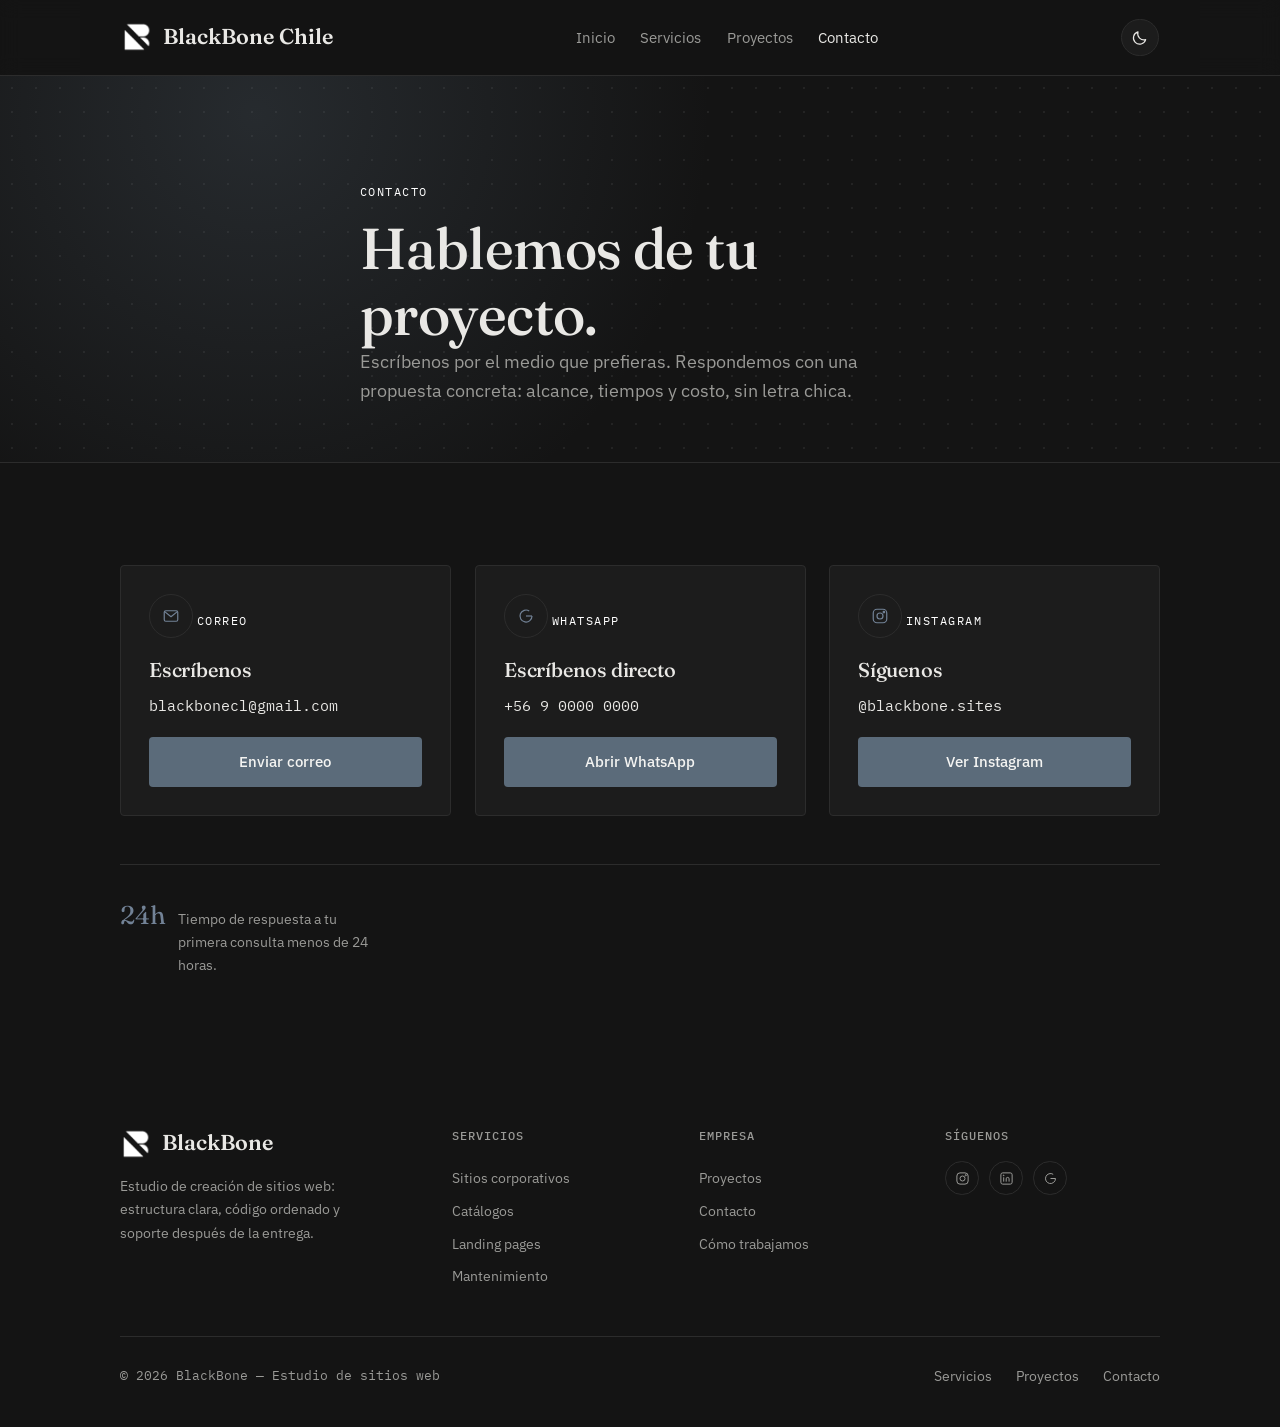
==== html/contacto.html @ ea4c9138 "Add files via upload" ====
<!DOCTYPE html>
<html lang="es" data-theme="dark">
<head>
<meta charset="UTF-8">
<meta name="viewport" content="width=device-width, initial-scale=1.0">
<title>Contacto — BlackBone</title>
<meta name="description" content="Contacta a BlackBone por correo, WhatsApp o Instagram y cuéntanos qué necesita tu negocio.">
<link rel="stylesheet" href="../css/styles.css">
</head>
<body>

  <!-- Mismo bloque de cabecera que las demás páginas: solo cambia aria-current="page". -->
  <header class="site-header">
    <div class="container nav">
      <a href="../index.html" class="brand">
        <img src="../img/logo-placeholder.png" alt="Logo de BlackBone" width="32" height="32">
        <span class="brand-text">BlackBone Chile</span>
      </a>

      <ul class="nav-links" data-nav-links>
        <li><a href="../index.html">Inicio</a></li>
        <li><a href="servicios.html">Servicios</a></li>
        <li><a href="proyectos.html">Proyectos</a></li>
        <li><a href="contacto.html" aria-current="page">Contacto</a></li>
      </ul>

      <div style="display:flex; align-items:center; gap:0.75rem;">
        <button class="theme-toggle" data-theme-toggle type="button" aria-pressed="false" aria-label="Cambiar a modo claro">
          <svg class="icon-moon" viewBox="0 0 24 24" fill="none" stroke="currentColor" stroke-width="1.6">
            <path d="M20 14.5A8.5 8.5 0 0 1 9.5 4 8.5 8.5 0 1 0 20 14.5Z" stroke-linecap="round" stroke-linejoin="round"/>
          </svg>
          <svg class="icon-sun" viewBox="0 0 24 24" fill="none" stroke="currentColor" stroke-width="1.6">
            <circle cx="12" cy="12" r="4.2"/>
            <path d="M12 2.5v2.4M12 19.1v2.4M4.6 4.6l1.7 1.7M17.7 17.7l1.7 1.7M2.5 12h2.4M19.1 12h2.4M4.6 19.4l1.7-1.7M17.7 6.3l1.7-1.7" stroke-linecap="round"/>
          </svg>
        </button>
        <button class="nav-toggle" data-nav-toggle type="button" aria-expanded="false" aria-label="Abrir menú">
          <svg viewBox="0 0 24 24" fill="none" stroke="currentColor" stroke-width="1.6" width="20" height="20">
            <path d="M4 7h16M4 12h16M4 17h16" stroke-linecap="round"/>
          </svg>
        </button>
      </div>
    </div>
  </header>

  <main>

    <!-- data-spotlight + class="intro-section" activan el fondo interactivo
         (grilla de puntos + spotlight que sigue el mouse, ver script.js/styles.css). -->
    <section class="section intro-section" data-spotlight style="padding-block-end: 0;">
      <div class="container section-head">
        <span class="eyebrow">Contacto</span>
        <h1>Hablemos de tu proyecto.</h1>
        <p class="lead">Escríbenos por el medio que prefieras. Respondemos con una propuesta concreta: alcance, tiempos y costo, sin letra chica.</p>
      </div>
    </section>

    <!-- ==========================================================
         DATOS DE CONTACTO — EDITA AQUÍ.
         Reemplaza los tres valores marcados como PLACEHOLDER por
         tu correo, tu número de WhatsApp y tu cuenta de Instagram
         reales. Cada tarjeta tiene dos lugares a cambiar:
           1) el texto visible dentro de <span class="contact-value">
           2) el href del botón <a class="btn btn-primary">

         WhatsApp: el href debe ser  https://wa.me/<código país><número sin espacios ni +>
           Ejemplo Chile: https://wa.me/56912345678
         Correo: el href debe ser  mailto:tu-correo@dominio.cl
         Instagram: el href debe ser  https://instagram.com/tu_usuario
         ========================================================== -->
    <section class="section">
      <div class="container">
        <div class="grid">

          <!-- Tarjeta: Correo -->
          <div class="card reveal">
            <span class="contact-card-icon" aria-hidden="true">
              <svg viewBox="0 0 24 24" fill="none" stroke="currentColor" stroke-width="1.6"><rect x="3" y="5" width="18" height="14" rx="2"/><path d="m4 6.5 8 6.5 8-6.5" stroke-linecap="round" stroke-linejoin="round"/></svg>
            </span>
            <span class="eyebrow">Correo</span>
            <h3>Escríbenos</h3>
            <!-- PLACEHOLDER: reemplaza por tu correo real -->
            <span class="contact-value">blackbonecl@gmail.com</span>
            <!-- PLACEHOLDER: actualiza el mailto: con el mismo correo de arriba -->
            <a href="mailto:correo@blackbonechile.cl" class="btn btn-primary">Enviar correo</a>
          </div>

          <!-- Tarjeta: WhatsApp -->
          <div class="card reveal">
            <span class="contact-card-icon" aria-hidden="true">
              <svg viewBox="0 0 24 24" fill="none" stroke="currentColor" stroke-width="1.6"><path d="M20 12a8 8 0 1 1-3.7-6.7"/><path d="M20 12 12 12"/></svg>
            </span>
            <span class="eyebrow">WhatsApp</span>
            <h3>Escríbenos directo</h3>
            <!-- PLACEHOLDER: reemplaza por tu número real, formato +56 9 XXXX XXXX -->
            <span class="contact-value">+56 9 0000 0000</span>
            <!-- PLACEHOLDER: actualiza el número en la URL (sin espacios ni "+"), ej: https://wa.me/56912345678 -->
            <a href="https://wa.me/56900000000" class="btn btn-primary" target="_blank" rel="noopener">Abrir WhatsApp</a>
          </div>

          <!-- Tarjeta: Instagram -->
          <div class="card reveal">
            <span class="contact-card-icon" aria-hidden="true">
              <svg viewBox="0 0 24 24" fill="none" stroke="currentColor" stroke-width="1.6"><rect x="3" y="3" width="18" height="18" rx="5"/><circle cx="12" cy="12" r="4"/><circle cx="17.2" cy="6.8" r="1"/></svg>
            </span>
            <span class="eyebrow">Instagram</span>
            <h3>Síguenos</h3>
            <!-- PLACEHOLDER: reemplaza por tu usuario real -->
            <span class="contact-value">@blackbone.sites</span>
            <!-- PLACEHOLDER: actualiza el usuario en la URL -->
            <a href="https://www.instagram.com/blackbone.sites/" class="btn btn-primary" target="_blank" rel="noopener">Ver Instagram</a>
          </div>

        </div>

        <div class="contact-note reveal">
          <span class="stat-number">24h</span>
          <p class="stat-label">Tiempo de respuesta a tu primera consulta menos de 24 horas.</p>
        </div>
      </div>
    </section>

  </main>

  <footer class="site-footer">
    <div class="container">
      <div class="footer-columns">
        <div class="footer-brand">
          <a href="../index.html" class="brand">
            <img src="../img/logo-placeholder.png" alt="Logo de BlackBone" width="32" height="32">
            BlackBone
          </a>
          <p>Estudio de creación de sitios web: estructura clara, código ordenado y soporte después de la entrega.</p>
        </div>

        <nav class="footer-col">
          <h4>Servicios</h4>
          <a href="servicios.html">Sitios corporativos</a>
          <a href="servicios.html">Catálogos</a>
          <a href="servicios.html">Landing pages</a>
          <a href="servicios.html">Mantenimiento</a>
        </nav>

        <nav class="footer-col">
          <h4>Empresa</h4>
          <a href="proyectos.html">Proyectos</a>
          <a href="contacto.html">Contacto</a>
          <a href="../index.html#proceso">Cómo trabajamos</a>
        </nav>

        <div class="footer-col">
          <h4>Síguenos</h4>
          <div class="social-row">
            <!-- PLACEHOLDER: actualiza también estos íconos con tus mismos datos -->
            <a href="https://instagram.com/blackbone.chile" target="_blank" rel="noopener" aria-label="Instagram">
              <svg viewBox="0 0 24 24" fill="none" stroke="currentColor" stroke-width="1.6"><rect x="3" y="3" width="18" height="18" rx="5"/><circle cx="12" cy="12" r="4"/><circle cx="17.2" cy="6.8" r="1"/></svg>
            </a>
            <a href="#" aria-label="LinkedIn">
              <svg viewBox="0 0 24 24" fill="none" stroke="currentColor" stroke-width="1.6"><rect x="3" y="3" width="18" height="18" rx="3"/><line x1="7.5" y1="10" x2="7.5" y2="17"/><circle cx="7.5" cy="7" r="0.6" fill="currentColor"/><path d="M11.5 17v-4.5a2.3 2.3 0 0 1 4.6 0V17"/></svg>
            </a>
            <a href="https://wa.me/56900000000" target="_blank" rel="noopener" aria-label="WhatsApp">
              <svg viewBox="0 0 24 24" fill="none" stroke="currentColor" stroke-width="1.6"><path d="M20 12a8 8 0 1 1-3.7-6.7"/><path d="M20 12 12 12"/></svg>
            </a>
          </div>
        </div>
      </div>

      <div class="footer-grid">
        <span class="footer-note">© 2026 BlackBone — Estudio de sitios web</span>
        <nav class="footer-links">
          <a href="servicios.html">Servicios</a>
          <a href="proyectos.html">Proyectos</a>
          <a href="contacto.html">Contacto</a>
        </nav>
      </div>
    </div>
  </footer>

  <script src="../js/script.js"></script>
</body>
</html>
---- css/styles.css ----
/* =========================================================
   BLACKBONE — hoja de estilos compartida
   Este archivo lo usan TODAS las páginas del sitio.
   Los colores y tipografías viven en variables (:root),
   así que para ajustar el tema global solo se edita una vez aquí.
   ========================================================= */

/* ---- Tipografías ---- */
@import url('https://fonts.googleapis.com/css2?family=Fraunces:opsz,wght@9..144,400;9..144,500;9..144,600&family=IBM+Plex+Sans:wght@400;500;600&family=IBM+Plex+Mono:wght@400;500&display=swap');

:root {
  /* =======================================================
     PALETA DE COLORES — edita solo aquí para cambiar
     los colores de TODO el sitio (ambas páginas, ambos temas).
     ======================================================= */

  /* Tema oscuro (por defecto): negro neutro, sin tinte azul */
  --bg: #141414;
  --surface: #1c1c1c;
  --surface-alt: #232323;
  --border: #2c2c2c;
  --text: #e9e8e5;
  --text-muted: #9a9a97;

  /* Acento: gris azulado (cámbialo aquí si quieres otro color) */
  --accent: #5b6b7a;
  --accent-strong: #728296;
  --accent-contrast: #f4f4f2;

  --shadow: 0 20px 50px -20px rgba(0, 0, 0, 0.6);

  /* Tipografías */
  --font-display: 'Fraunces', Georgia, serif;
  --font-body: 'IBM Plex Sans', Arial, sans-serif;
  --font-mono: 'IBM Plex Mono', 'Courier New', monospace;

  /* Espaciado y forma */
  --radius: 4px;
  --max-width: 1120px;
  --gap: clamp(1.5rem, 3vw, 3rem);
}

/* Tema claro: se activa poniendo data-theme="light" en <html> */
[data-theme="light"] {
  --bg: #f5f4f2;
  --surface: #ffffff;
  --surface-alt: #ececea;
  --border: #dcdad6;
  --text: #202224;
  --text-muted: #6c6e70;

  --accent: #46586b;
  --accent-strong: #364454;
  --accent-contrast: #ffffff;

  --shadow: 0 20px 50px -25px rgba(20, 20, 20, 0.2);
}

/* ---- Reset básico ---- */
* {
  box-sizing: border-box;
  margin: 0;
  padding: 0;
}

html {
  scroll-behavior: smooth;
}

body {
  background: var(--bg);
  color: var(--text);
  font-family: var(--font-body);
  font-size: 16px;
  line-height: 1.6;
  transition: background-color 0.25s ease, color 0.25s ease;
}

img, svg {
  display: block;
  max-width: 100%;
}

a {
  color: inherit;
  text-decoration: none;
}

ul {
  list-style: none;
}

/* Foco visible para accesibilidad (teclado) */
a:focus-visible,
button:focus-visible {
  outline: 2px solid var(--accent);
  outline-offset: 3px;
}

@media (prefers-reduced-motion: reduce) {
  * {
    transition: none !important;
    scroll-behavior: auto !important;
  }
}

/* ---- Utilidades de layout ---- */
.container {
  width: 100%;
  max-width: var(--max-width);
  margin-inline: auto;
  padding-inline: clamp(1.25rem, 4vw, 2.5rem);
}

.section {
  padding-block: clamp(4rem, 8vw, 7rem);
  border-bottom: 1px solid var(--border);
}

.section:last-of-type {
  border-bottom: none;
}

.section-head {
  max-width: 640px;
  margin-bottom: clamp(2.5rem, 5vw, 3.5rem);
}

.eyebrow {
  display: inline-block;
  font-family: var(--font-mono);
  font-size: 0.75rem;
  letter-spacing: 0.12em;
  text-transform: uppercase;
  color:#ffffff;
  margin-bottom: 0.9rem;
}

h1, h2, h3 {
  font-family: var(--font-display);
  font-weight: 500;
  line-height: 1.15;
  letter-spacing: -0.01em;
}

h1 {
  font-size: clamp(2.4rem, 5vw, 3.6rem);
}

h2 {
  font-size: clamp(1.8rem, 3.4vw, 2.4rem);
}

h3 {
  font-size: 1.25rem;
}

p {
  color: var(--text-muted);
}

.lead {
  font-size: 1.125rem;
  max-width: 46ch;
}

/* ---- Header / navegación ---- */
.site-header {
  position: sticky;
  top: 0;
  z-index: 50;
  background: color-mix(in srgb, var(--bg) 85%, transparent);
  backdrop-filter: blur(10px);
  border-bottom: 1px solid var(--border);
  transition: background-color 0.35s ease, border-color 0.35s ease, padding-block 0.35s ease;
}

.nav {
  display: flex;
  align-items: center;
  justify-content: space-between;
  padding-block: 1.1rem;
  border-radius: 0;
  background: transparent;
  border: 1px solid transparent;
  box-shadow: none;
  backdrop-filter: blur(0px);
  -webkit-backdrop-filter: blur(0px);
  transition:
    background-color 0.45s ease,
    border-radius 0.45s ease,
    padding 0.45s ease,
    border-color 0.45s ease,
    box-shadow 0.45s ease,
    backdrop-filter 0.45s ease,
    gap 0.45s ease;
}

.brand {
  font-family: var(--font-display);
  font-size: 1.35rem;
  font-weight: 600;
  display: flex;
  align-items: center;
  gap: 0.6rem;
}

.brand img {
  height: 32px;
  width: auto;
}

/* El logo está pensado para fondo oscuro (blanco). En modo claro
   se invierte para que quede oscuro y siga siendo visible. */
[data-theme="light"] .brand img {
  filter: invert(1);
}

.brand-mark {
  color: var(--accent);
}

.nav-links {
  display: flex;
  align-items: center;
  gap: clamp(1.25rem, 2vw, 2rem);
}

.nav-links a {
  font-size: 0.925rem;
  color: var(--text-muted);
  transition: color 0.2s ease;
}

.nav-links a:hover,
.nav-links a[aria-current="page"] {
  color: var(--text);
}

.nav-toggle {
  display: none;
}

/* ---- Header flotante tipo "liquid glass" al hacer scroll ---- */
.site-header.is-compact {
  background: transparent;
  border-bottom-color: transparent;
  padding-block: 0.85rem;
}

.site-header.is-compact .nav {
  width: fit-content;
  max-width: fit-content;
  margin-inline: auto;
  padding: 0.6rem 1.4rem;
  border-radius: 999px;
  gap: clamp(1.5rem, 3vw, 2.5rem);
  background: color-mix(in srgb, var(--surface) 55%, transparent);
  backdrop-filter: blur(18px) saturate(160%);
  -webkit-backdrop-filter: blur(18px) saturate(160%);
  border: 1px solid color-mix(in srgb, var(--border) 70%, transparent);
  box-shadow: var(--shadow);
}

/* Solo el ícono del logo, sin el texto "BlackBone Chile" */
.site-header.is-compact .brand img {
  height: 26px;
}

.site-header.is-compact .brand-text {
  display: none;
}

/* Los links se mantienen visibles dentro de la misma píldora,
   nada de hamburguesa en este modo — SOLO en escritorio.
   En móvil (<=860px) se respeta el menú hamburguesa normal. */
@media (min-width: 861px) {
  .site-header.is-compact .nav-links {
    position: static;
    display: flex;
    flex-direction: row;
    align-items: center;
    background: none;
    border: none;
    box-shadow: none;
    padding: 0;
    transform: none;
    opacity: 1;
    visibility: visible;
  }
}

/* ---- Botones ---- */
.btn {
  display: inline-flex;
  align-items: center;
  gap: 0.5rem;
  font-family: var(--font-body);
  font-size: 0.925rem;
  font-weight: 500;
  padding: 0.75rem 1.4rem;
  border-radius: var(--radius);
  border: 1px solid transparent;
  cursor: pointer;
  transition: background-color 0.2s ease, color 0.2s ease, border-color 0.2s ease, transform 0.15s ease;
}

.btn:active {
  transform: translateY(1px);
}

.btn-primary {
  background: var(--accent);
  color: var(--accent-contrast);
}

.btn-primary:hover {
  background: var(--accent-strong);
}

.btn-secondary {
  background: transparent;
  color: #f4f4f2; /* blanco fijo en modo oscuro, siempre legible */
  border-color: var(--border);
}

.btn-secondary:hover {
  background: var(--accent); /* mismo color que usan los rects (stars, process-index, etc.) */
  border-color: var(--accent);
  color: #f4f4f2; /* se mantiene blanco */
}

/* Modo claro: espejo del comportamiento oscuro */
[data-theme="light"] .btn-secondary {
  color: #ffffff; 
  border-color: var(--border);
}

[data-theme="light"] .btn-secondary:hover {
  background: #ffffff;
  border-color: #141414;
  color: #141414; /* se mantiene negro sobre fondo blanco */
}

.btn-row {
  display: flex;
  flex-wrap: wrap;
  gap: 0.9rem;
  margin-top: 2rem;
}

/* ---- Interruptor de tema ---- */
.theme-toggle {
  display: inline-flex;
  align-items: center;
  justify-content: center;
  width: 2.35rem;
  height: 2.35rem;
  border-radius: 50%;
  border: 1px solid var(--border);
  background: var(--surface);
  color: var(--text);
  cursor: pointer;
}

.theme-toggle svg {
  width: 1.1rem;
  height: 1.1rem;
}

.theme-toggle .icon-moon {
  display: block;
}
.theme-toggle .icon-sun {
  display: none;
}
[data-theme="light"] .theme-toggle .icon-moon {
  display: none;
}
[data-theme="light"] .theme-toggle .icon-sun {
  display: block;
}

/* ---- Hero con video de fondo ---- */
.hero {
  position: relative;
  min-height: 88vh;
  display: flex;
  align-items: center;
  border-bottom: 1px solid var(--border);
  overflow: hidden;
}

.hero-media {
  position: absolute;
  inset: 0;
  z-index: 0;
  background: #101010;
}

.hero-media video,
.hero-media img {
  width: 100%;
  height: 100%;
  object-fit: cover;
}

/* ---- Crossfade de videos del hero ---- */
.hero-media video {
  position: absolute;
  top: 0;
  left: 0;
  opacity: 0;
  transition: opacity 1.8s ease-in-out; /* fade lento */
  z-index: 0;
}

.hero-media video.active {
  opacity: 1;
  z-index: 1;
}

.hero-media::after {
  content: "";
  position: absolute;
  inset: 0;
  z-index: 2;
  background: linear-gradient(180deg, rgba(10, 10, 10, 0.6) 0%, rgba(10, 10, 10, 0.55) 45%, rgba(10, 10, 10, 0.88) 100%);
}

.hero-content {
  position: relative;
  z-index: 1;
  max-width: 640px;
  /* Texto siempre claro: va sobre video oscuro en ambos temas */
  color: #f4f4f2;
}

.hero-content .eyebrow {
  color: #ffffff;
}

.hero-content h1 {
  color: #f6f5f2;
  margin-bottom: 1.1rem;
}

.hero-content .lead {
  color: rgba(244, 243, 242, 0.78);
}

.hero-rating {
  display: inline-flex;
  align-items: center;
  gap: 0.6rem;
  margin-top: 2rem;
  padding: 0.55rem 1rem;
  border-radius: 999px;
  border: 1px solid rgba(244, 243, 242, 0.22);
  background: rgba(10, 10, 10, 0.35);
  backdrop-filter: blur(6px);
  font-size: 0.85rem;
  color: rgba(244, 243, 242, 0.9);
}

.hero-rating .stars {
  display: inline-flex;
  gap: 2px;
  color: var(--accent-strong);
}

.hero-rating svg {
  width: 13px;
  height: 13px;
}

/* ---- Barra de estadísticas ---- */
.stats-grid {
  display: grid;
  grid-template-columns: repeat(auto-fit, minmax(180px, 1fr));
  gap: 2rem;
}

.stat-number {
  font-family: var(--font-display);
  font-size: clamp(2.1rem, 4vw, 2.8rem);
  color: var(--accent-strong);
  line-height: 1;
}

.stat-label {
  margin-top: 0.6rem;
  font-size: 0.9rem;
  max-width: 26ch;
}

/* ---- Grilla de tarjetas (servicios / proceso) ---- */
.grid {
  display: grid;
  gap: 1.5rem;
  grid-template-columns: repeat(auto-fit, minmax(240px, 1fr));
}

.card {
  background: var(--surface);
  border: 1px solid var(--border);
  border-radius: var(--radius);
  padding: 1.75rem;
  transition: transform 0.2s ease, box-shadow 0.2s ease, border-color 0.2s ease;
  will-change: transform;
}

/* El JS (initCardTilt) escribe --tilt-x/--tilt-y al mover el mouse
   sobre la tarjeta; esta variable controla la inclinación 3D. */
.card {
  transform: perspective(800px) rotateX(var(--tilt-x, 0deg)) rotateY(var(--tilt-y, 0deg));
}

.card:hover {
  border-color: color-mix(in srgb, var(--accent) 60%, var(--border));
  box-shadow: var(--shadow);
}

.card .eyebrow {
  margin-bottom: 1.25rem;
}

.card h3 {
  margin-bottom: 0.6rem;
}

.card p {
  font-size: 0.95rem;
}

/* ---- Lista de servicios (sin tarjetas: separadores en vez de cajas) ---- */
.service-list {
  border-top: 1px solid var(--border);
}

.service-item {
  position: relative;
  display: grid;
  grid-template-columns: minmax(160px, 260px) 1fr;
  gap: 1.5rem 2rem;
  padding: 1.85rem 0 1.85rem 1.25rem;
  border-bottom: 1px solid var(--border);
}

.service-item::before {
  content: "";
  position: absolute;
  left: 0;
  top: 0;
  bottom: 0;
  width: 2px;
  background: var(--accent);
  transform: scaleY(0);
  transform-origin: top;
  transition: transform 0.25s ease;
}

.service-item:hover::before {
  transform: scaleY(1);
}

.service-tag {
  font-family: var(--font-display);
  font-size: 1.15rem;
  font-weight: 500;
  color: var(--text);
}

.service-item p {
  font-size: 0.95rem;
  max-width: 52ch;
}

@media (max-width: 640px) {
  .service-item {
    grid-template-columns: 1fr;
    gap: 0.5rem;
  }
}

/* ==========================================================
   FONDO INTERACTIVO — "spotlight" que sigue el mouse sobre una
   grilla de puntos. Se activa agregando class="intro-section"
   y el atributo data-spotlight a cualquier <section>. El JS
   (initSpotlight en script.js) actualiza --mx / --my al mover
   el mouse; sin JS o con "reduce motion" queda un fondo fijo
   igual de presentable (el spotlight simplemente no se mueve).
   ========================================================== */
.intro-section {
  position: relative;
  overflow: hidden;
  background-color: var(--bg);
  background-image:
    radial-gradient(circle at var(--mx, 20%) var(--my, 10%), color-mix(in srgb, var(--accent) 26%, transparent), transparent 42%),
    radial-gradient(color-mix(in srgb, var(--text) 7%, transparent) 1px, transparent 1px);
  background-size: 100% 100%, 24px 24px;
  background-position: 0 0, 0 0;
}

[data-theme="light"] .intro-section {
  background-image:
    radial-gradient(circle at var(--mx, 20%) var(--my, 10%), color-mix(in srgb, var(--accent) 20%, transparent), transparent 42%),
    radial-gradient(color-mix(in srgb, var(--text) 10%, transparent) 1px, transparent 1px);
}

@media (prefers-reduced-motion: reduce) {
  .intro-section {
    background-image:
      radial-gradient(circle at 20% 10%, color-mix(in srgb, var(--accent) 20%, transparent), transparent 42%),
      radial-gradient(color-mix(in srgb, var(--text) 7%, transparent) 1px, transparent 1px);
  }
}

/* ---- Aparición suave al hacer scroll ---- */
.reveal {
  opacity: 0;
  transform: translateY(16px);
  transition: opacity 0.5s ease, transform 0.5s ease;
}

.reveal.is-visible {
  opacity: 1;
  transform: translateY(0);
}

@media (prefers-reduced-motion: reduce) {
  .reveal {
    opacity: 1;
    transform: none;
    transition: none;
  }
}

/* ==========================================================
   BLOQUES DE SERVICIO / PROYECTO CON FOTO — usados en
   servicios.html (.service-*) y proyectos.html (.project-*).
   Comparten exactamente el mismo layout (imagen + texto,
   alternando lados con .is-reversed) pero con nombres de clase
   propios para que cada página se entienda sola. Si agregas un
   servicio o proyecto nuevo, copia un bloque completo y ajusta
   el índice/tag, el texto y la imagen.
   ========================================================== */
.service-block,
.project-block {
  display: grid;
  grid-template-columns: 1fr 1fr;
  gap: var(--gap);
  align-items: center;
  padding-block: clamp(2.75rem, 6vw, 4.5rem);
  border-bottom: 1px solid var(--border);
}

.service-block:last-child,
.project-block:last-child {
  border-bottom: none;
}

.service-block.is-reversed .service-visual,
.project-block.is-reversed .project-visual {
  order: -1;
}

.service-index,
.project-tag {
  display: inline-block;
  font-family: var(--font-mono);
  font-size: 0.8rem;
  letter-spacing: 0.08em;
  color: var(--accent);
  margin-bottom: 0.75rem;
}

.service-block h3,
.project-block h3 {
  margin-bottom: 0.85rem;
}

.service-block > div > p,
.project-block > div > p {
  margin-bottom: 1.5rem;
}

.service-visual img,
.project-visual img {
  display: block;
  width: 100%;
  height: auto;
  border-radius: var(--radius);
  border: 1px solid var(--border);
  aspect-ratio: 4 / 3;
  object-fit: cover;
}

/* Visual de reemplazo cuando todavía no hay foto/captura real */
.service-visual-icon,
.project-visual-icon {
  display: flex;
  align-items: center;
  justify-content: center;
  aspect-ratio: 4 / 3;
  border-radius: var(--radius);
  border: 1px solid var(--border);
  background: var(--surface);
}

.service-visual-icon svg,
.project-visual-icon svg {
  width: 25%;
  height: 25%;
  color: var(--accent-strong);
}

/* Aviso de "proyecto conceptual": misma idea que .eyebrow pero
   con borde propio, para dejar clarísimo que no es un cliente real */
.project-concept-note {
  display: inline-flex;
  align-items: center;
  gap: 0.5rem;
  font-family: var(--font-mono);
  font-size: 0.75rem;
  letter-spacing: 0.04em;
  color: var(--text-muted);
  border: 1px solid var(--border);
  border-radius: 999px;
  padding: 0.35rem 0.85rem;
  margin-bottom: 1rem;
}

.project-concept-note::before {
  content: "";
  width: 6px;
  height: 6px;
  border-radius: 50%;
  background: var(--accent);
}

@media (max-width: 860px) {
  .service-block,
  .project-block {
    grid-template-columns: 1fr;
  }

  .service-block .service-visual,
  .project-block .project-visual {
    order: -1;
  }
}

/* ---- Detalle de servicio: lista de "lo que incluye" ---- */
.service-features {
  margin-top: 1rem;
  display: flex;
  flex-direction: column;
  gap: 0.45rem;
}

.service-features li {
  position: relative;
  padding-left: 1.1rem;
  font-size: 0.9rem;
  color: var(--text-muted);
}

.service-features li::before {
  content: "—";
  position: absolute;
  left: 0;
  color: var(--accent);
  font-family: var(--font-mono);
}

/* ---- Contacto: tarjetas de contacto directo ---- */
.contact-card-icon {
  display: inline-flex;
  align-items: center;
  justify-content: center;
  width: 2.75rem;
  height: 2.75rem;
  border-radius: 50%;
  border: 1px solid var(--border);
  color: var(--accent-strong);
  margin-bottom: 1.25rem;
}

.contact-card-icon svg {
  width: 18px;
  height: 18px;
}

.contact-value {
  display: block;
  font-family: var(--font-mono);
  font-size: 0.95rem;
  color: var(--text);
  margin: 0.75rem 0 1.25rem;
  word-break: break-word;
}

.card .btn {
  width: 100%;
  justify-content: center;
}

.contact-note {
  display: flex;
  align-items: baseline;
  gap: 0.75rem;
  margin-top: 3rem;
  padding-top: 2rem;
  border-top: 1px solid var(--border);
}

.contact-note .stat-number {
  font-size: 1.6rem;
}

/* ---- Proceso (secuencia numerada: sí aplica, es un proceso real con orden) ---- */
.process-list {
  display: flex;
  flex-direction: column;
}

.process-item {
  display: grid;
  grid-template-columns: 4rem 1fr;
  gap: 1.5rem;
  padding-block: 1.75rem;
  border-top: 1px solid var(--border);
}

.process-item:last-child {
  border-bottom: 1px solid var(--border);
}

.process-index {
  font-family: var(--font-mono);
  color: var(--accent);
  font-size: 0.95rem;
}

/* ---- Tabs (tipos de sitio, con imagen) ---- */
.tabs-nav {
  display: flex;
  flex-wrap: wrap;
  gap: 0.5rem;
  border-bottom: 1px solid var(--border);
  margin-bottom: 2.5rem;
}

.tab-btn {
  font-family: var(--font-body);
  font-size: 0.9rem;
  color: var(--text-muted);
  background: none;
  border: none;
  cursor: pointer;
  padding: 0.85rem 0.25rem;
  margin-right: 1.5rem;
  position: relative;
}

.tab-btn::after {
  content: "";
  position: absolute;
  left: 0;
  right: 0;
  bottom: -1px;
  height: 2px;
  background: transparent;
}

.tab-btn.is-active {
  color: var(--text);
}

.tab-btn.is-active::after {
  background: var(--accent);
}

.tab-panel {
  display: none;
  grid-template-columns: 1fr 1fr;
  gap: var(--gap);
  align-items: center;
}

.tab-panel.is-active {
  display: grid;
}

.tab-panel img {
  display: block;
  width: 100%;
  height: auto;
  border-radius: var(--radius);
  border: 1px solid var(--border);
  aspect-ratio: 4 / 3;
  object-fit: cover;
}

.tab-panel h3 {
  margin-bottom: 0.75rem;
}

.tab-panel p {
  margin-bottom: 1.5rem;
}

/* ---- Galería de proyectos ---- */
.gallery-grid {
  display: grid;
  grid-template-columns: repeat(auto-fit, minmax(220px, 1fr));
  gap: 1.25rem;
}

.gallery-item {
  position: relative;
  overflow: hidden;
  border-radius: var(--radius);
  border: 1px solid var(--border);
  aspect-ratio: 4 / 3;
}

.gallery-item img {
  width: 100%;
  height: 100%;
  object-fit: cover;
  transition: transform 0.4s ease;
}

.gallery-item:hover img {
  transform: scale(1.06);
}

.gallery-caption {
  position: absolute;
  inset: auto 0 0 0;
  padding: 0.9rem 1rem;
  background: linear-gradient(0deg, rgba(0, 0, 0, 0.6), transparent);
  color: #f4f4f2;
  font-family: var(--font-mono);
  font-size: 0.75rem;
  letter-spacing: 0.03em;
}

.gallery-item.is-video .gallery-caption {
  display: flex;
  align-items: center;
  gap: 0.4rem;
}

.gallery-item.is-video .gallery-caption svg {
  width: 12px;
  height: 12px;
}

/* ---- Testimonio / reseña ---- */
.testimonial {
  background: var(--surface);
  border: 1px solid var(--border);
  border-radius: var(--radius);
  padding: clamp(2rem, 4vw, 3rem);
  max-width: 720px;
}

.testimonial-stars {
  display: flex;
  gap: 3px;
  color: var(--accent-strong);
  margin-bottom: 1.5rem;
}

.testimonial-stars svg {
  width: 16px;
  height: 16px;
}

.testimonial-quote {
  font-family: var(--font-display);
  font-size: 1.3rem;
  line-height: 1.45;
  color: var(--text);
  margin-bottom: 1.5rem;
}

.testimonial-author {
  font-family: var(--font-mono);
  font-size: 0.82rem;
  color: var(--text-muted);
}

/* ---- FAQ (acordeón) ---- */
.faq-list {
  border-top: 1px solid var(--border);
  max-width: 760px;
}

.faq-item {
  border-bottom: 1px solid var(--border);
}

.faq-question {
  width: 100%;
  display: flex;
  align-items: center;
  justify-content: space-between;
  gap: 1rem;
  background: none;
  border: none;
  text-align: left;
  padding: 1.4rem 0;
  font-family: var(--font-display);
  font-size: 1.05rem;
  color: var(--text);
  cursor: pointer;
}

.faq-icon {
  flex-shrink: 0;
  width: 18px;
  height: 18px;
  color: var(--accent);
  transition: transform 0.2s ease;
}

.faq-item.is-open .faq-icon {
  transform: rotate(45deg);
}

.faq-answer {
  max-height: 0;
  overflow: hidden;
  transition: max-height 0.25s ease;
}

.faq-answer p {
  padding-bottom: 1.4rem;
  font-size: 0.95rem;
  max-width: 62ch;
}

.faq-item.is-open .faq-answer {
  max-height: 320px;
}

/* ---- CTA final ---- */
.cta {
  text-align: center;
}

.cta .section-head {
  max-width: 560px;
  margin-inline: auto;
}

.cta .btn-row {
  justify-content: center;
}

/* ---- Footer ---- */
.site-footer {
  padding-block: 3rem 2.5rem;
}

.footer-columns {
  display: grid;
  grid-template-columns: 1.4fr 1fr 1fr 1fr;
  gap: 2rem;
  padding-bottom: 2.75rem;
  border-bottom: 1px solid var(--border);
  margin-bottom: 1.75rem;
}

.footer-brand .brand {
  margin-bottom: 0.85rem;
}

.footer-brand p {
  font-size: 0.9rem;
  max-width: 30ch;
}

.footer-col h4 {
  font-family: var(--font-mono);
  font-size: 0.75rem;
  font-weight: 500;
  letter-spacing: 0.08em;
  text-transform: uppercase;
  color: var(--text-muted);
  margin-bottom: 1rem;
}

.footer-col a {
  display: block;
  font-size: 0.9rem;
  color: var(--text-muted);
  padding-block: 0.3rem;
}

.footer-col a:hover {
  color: var(--text);
}

.social-row {
  display: flex;
  gap: 0.65rem;
  margin-top: 1rem;
}

.social-row a {
  width: 2.1rem;
  height: 2.1rem;
  border-radius: 50%;
  border: 1px solid var(--border);
  display: flex;
  align-items: center;
  justify-content: center;
  color: var(--text-muted);
}

.social-row a svg {
  width: 15px;
  height: 15px;
}

.social-row a:hover {
  color: var(--accent);
  border-color: var(--accent);
}

.footer-grid {
  display: flex;
  flex-wrap: wrap;
  gap: 1.5rem;
  justify-content: space-between;
  align-items: center;
}

.footer-links {
  display: flex;
  gap: 1.5rem;
  flex-wrap: wrap;
}

.footer-links a {
  font-size: 0.875rem;
  color: var(--text-muted);
}

.footer-links a:hover {
  color: var(--text);
}

.footer-note {
  font-family: var(--font-mono);
  font-size: 0.8rem;
  color: var(--text-muted);
}

/* ---- Responsive ---- */
@media (max-width: 860px) {
  .nav-links {
    position: fixed;
    inset: 4.2rem 0 auto 0;
    background: var(--bg);
    border-bottom: 1px solid var(--border);
    flex-direction: column;
    align-items: flex-start;
    padding: 1.5rem clamp(1.25rem, 4vw, 2.5rem);
    transform: translateY(-8px);
    opacity: 0;
    visibility: hidden;
    transition: opacity 0.2s ease, transform 0.2s ease, visibility 0.2s;
  }

  .nav-links.is-open {
    opacity: 1;
    transform: translateY(0);
    visibility: visible;
  }

  .nav-toggle {
    display: inline-flex;
    align-items: center;
    justify-content: center;
    width: 2.35rem;
    height: 2.35rem;
    border-radius: var(--radius);
    border: 1px solid var(--border);
    background: var(--surface);
    color: var(--text);
    cursor: pointer;
  }

  .tab-panel {
    grid-template-columns: 1fr;
  }

  .tab-panel .tab-visual {
    order: -1;
  }

  .footer-columns {
    grid-template-columns: 1fr 1fr;
  }
}

@media (max-width: 560px) {
  .footer-columns {
    grid-template-columns: 1fr;
  }
}
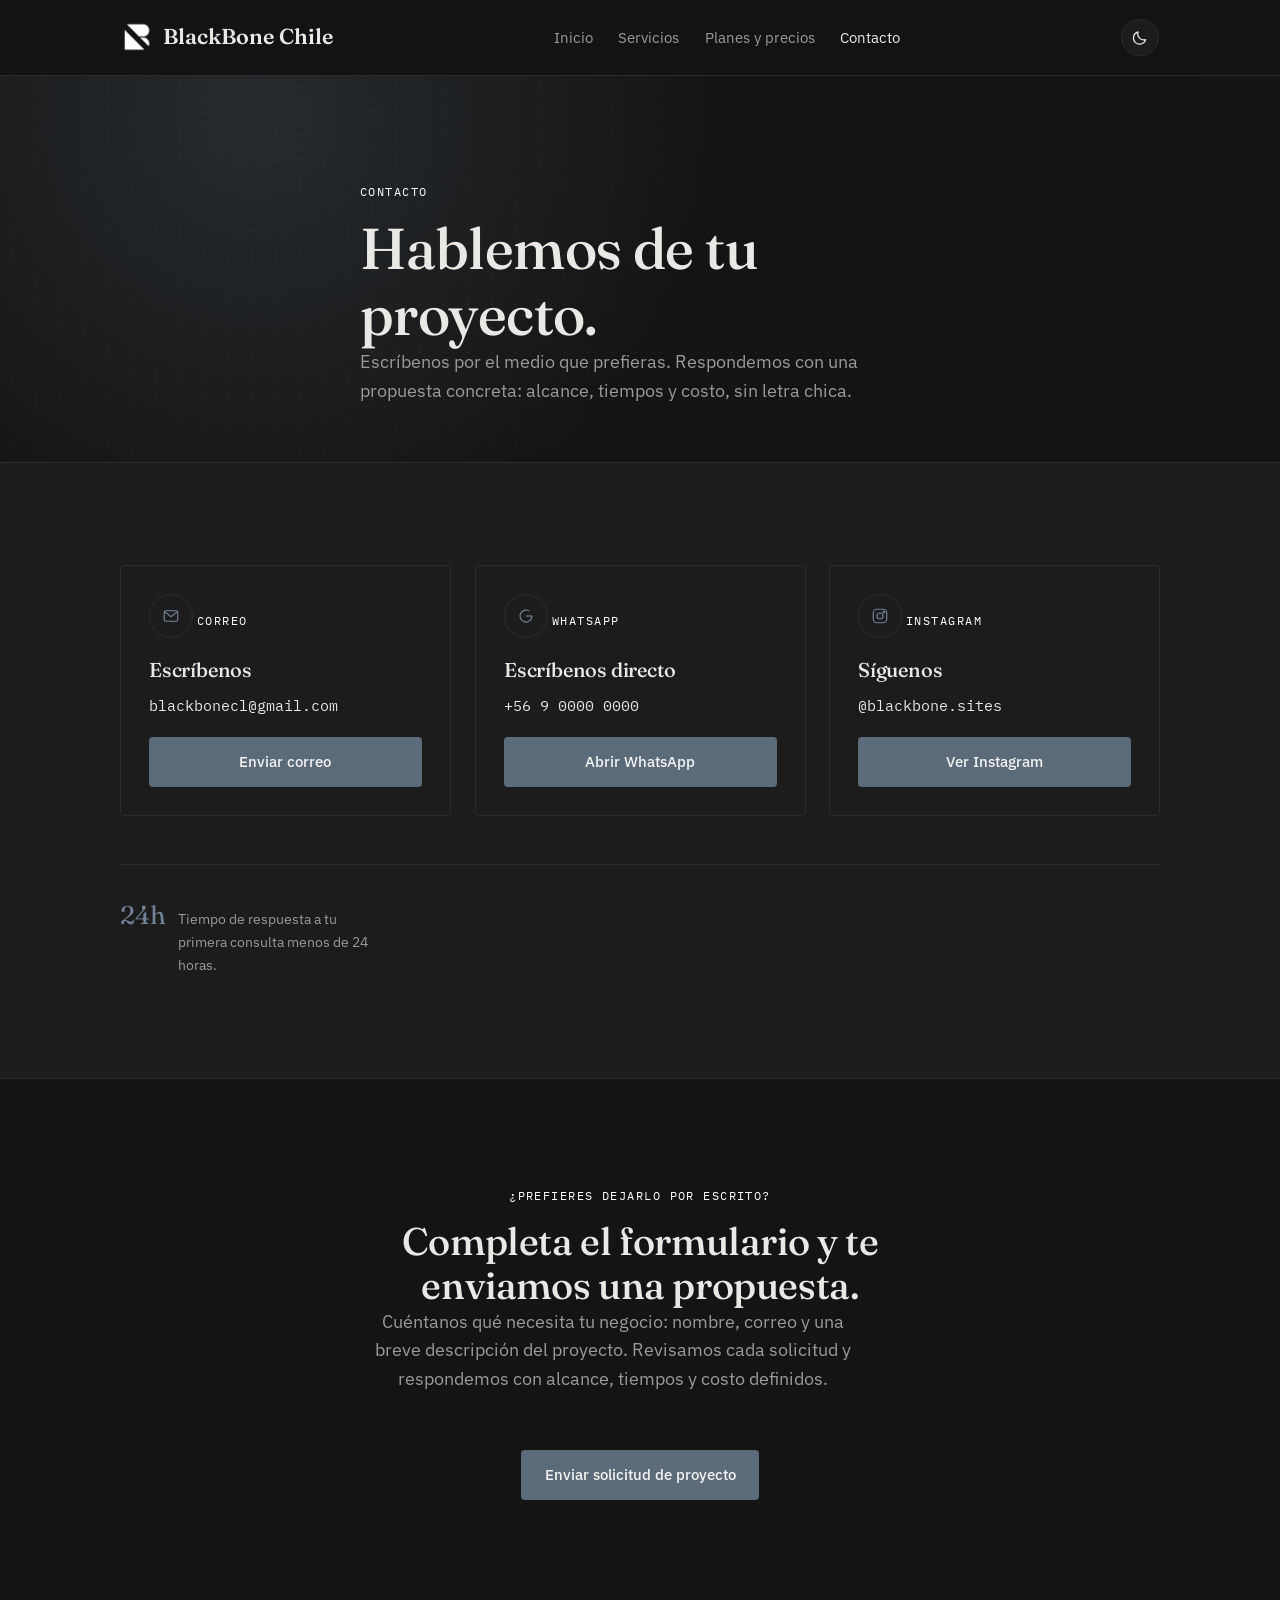
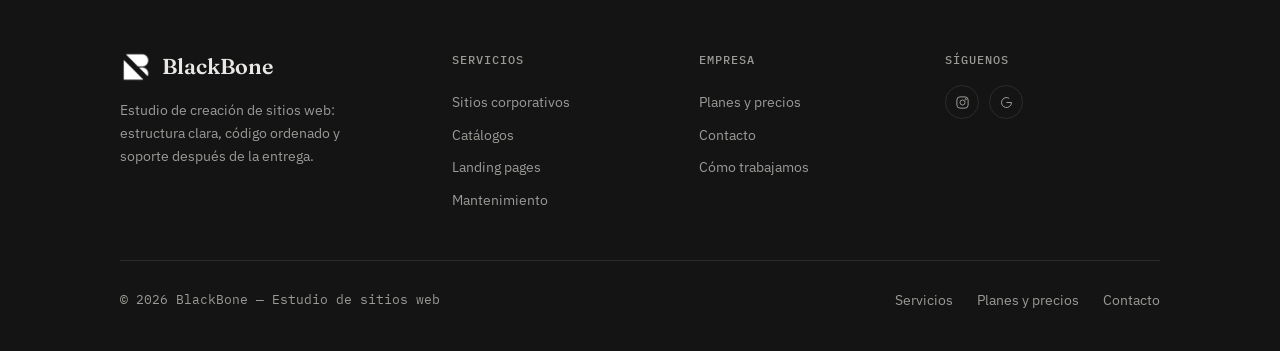
==== commit 31496ec9: "Add files via upload" ====
--- a/html/contacto.html
+++ b/html/contacto.html
@@ -6,10 +6,12 @@
 <title>Contacto — BlackBone</title>
 <meta name="description" content="Contacta a BlackBone por correo, WhatsApp o Instagram y cuéntanos qué necesita tu negocio.">
 <link rel="stylesheet" href="../css/styles.css">
+<link rel="icon" type="image/png" href="../img/favicon.png">
+<link rel="icon" href="../img/favicon.ico" sizes="any">
+<link rel="apple-touch-icon" href="../img/apple-touch-icon.png">
 </head>
 <body>
 
-  <!-- Mismo bloque de cabecera que las demás páginas: solo cambia aria-current="page". -->
   <header class="site-header">
     <div class="container nav">
       <a href="../index.html" class="brand">
@@ -20,7 +22,7 @@
       <ul class="nav-links" data-nav-links>
         <li><a href="../index.html">Inicio</a></li>
         <li><a href="servicios.html">Servicios</a></li>
-        <li><a href="proyectos.html">Proyectos</a></li>
+        <li><a href="planes.html">Planes y precios</a></li>
         <li><a href="contacto.html" aria-current="page">Contacto</a></li>
       </ul>
 
@@ -45,69 +47,51 @@
 
   <main>
 
-    <!-- data-spotlight + class="intro-section" activan el fondo interactivo
-         (grilla de puntos + spotlight que sigue el mouse, ver script.js/styles.css). -->
     <section class="section intro-section" data-spotlight style="padding-block-end: 0;">
-      <div class="container section-head">
+      <div class="container section-head reveal">
         <span class="eyebrow">Contacto</span>
         <h1>Hablemos de tu proyecto.</h1>
         <p class="lead">Escríbenos por el medio que prefieras. Respondemos con una propuesta concreta: alcance, tiempos y costo, sin letra chica.</p>
       </div>
     </section>
 
-    <!-- ==========================================================
-         DATOS DE CONTACTO — EDITA AQUÍ.
-         Reemplaza los tres valores marcados como PLACEHOLDER por
-         tu correo, tu número de WhatsApp y tu cuenta de Instagram
-         reales. Cada tarjeta tiene dos lugares a cambiar:
-           1) el texto visible dentro de <span class="contact-value">
-           2) el href del botón <a class="btn btn-primary">
+    <section class="section section--alt">
+      <div class="container">
+        <div class="grid stagger-group">
 
-         WhatsApp: el href debe ser  https://wa.me/<código país><número sin espacios ni +>
-           Ejemplo Chile: https://wa.me/56912345678
-         Correo: el href debe ser  mailto:tu-correo@dominio.cl
-         Instagram: el href debe ser  https://instagram.com/tu_usuario
-         ========================================================== -->
-    <section class="section">
-      <div class="container">
-        <div class="grid">
-
-          <!-- Tarjeta: Correo -->
           <div class="card reveal">
             <span class="contact-card-icon" aria-hidden="true">
               <svg viewBox="0 0 24 24" fill="none" stroke="currentColor" stroke-width="1.6"><rect x="3" y="5" width="18" height="14" rx="2"/><path d="m4 6.5 8 6.5 8-6.5" stroke-linecap="round" stroke-linejoin="round"/></svg>
             </span>
             <span class="eyebrow">Correo</span>
             <h3>Escríbenos</h3>
-            <!-- PLACEHOLDER: reemplaza por tu correo real -->
+            
             <span class="contact-value">blackbonecl@gmail.com</span>
-            <!-- PLACEHOLDER: actualiza el mailto: con el mismo correo de arriba -->
+            
             <a href="mailto:correo@blackbonechile.cl" class="btn btn-primary">Enviar correo</a>
           </div>
 
-          <!-- Tarjeta: WhatsApp -->
           <div class="card reveal">
             <span class="contact-card-icon" aria-hidden="true">
               <svg viewBox="0 0 24 24" fill="none" stroke="currentColor" stroke-width="1.6"><path d="M20 12a8 8 0 1 1-3.7-6.7"/><path d="M20 12 12 12"/></svg>
             </span>
             <span class="eyebrow">WhatsApp</span>
             <h3>Escríbenos directo</h3>
-            <!-- PLACEHOLDER: reemplaza por tu número real, formato +56 9 XXXX XXXX -->
+            
             <span class="contact-value">+56 9 0000 0000</span>
-            <!-- PLACEHOLDER: actualiza el número en la URL (sin espacios ni "+"), ej: https://wa.me/56912345678 -->
+            
             <a href="https://wa.me/56900000000" class="btn btn-primary" target="_blank" rel="noopener">Abrir WhatsApp</a>
           </div>
 
-          <!-- Tarjeta: Instagram -->
           <div class="card reveal">
             <span class="contact-card-icon" aria-hidden="true">
               <svg viewBox="0 0 24 24" fill="none" stroke="currentColor" stroke-width="1.6"><rect x="3" y="3" width="18" height="18" rx="5"/><circle cx="12" cy="12" r="4"/><circle cx="17.2" cy="6.8" r="1"/></svg>
             </span>
             <span class="eyebrow">Instagram</span>
             <h3>Síguenos</h3>
-            <!-- PLACEHOLDER: reemplaza por tu usuario real -->
+            
             <span class="contact-value">@blackbone.sites</span>
-            <!-- PLACEHOLDER: actualiza el usuario en la URL -->
+            
             <a href="https://www.instagram.com/blackbone.sites/" class="btn btn-primary" target="_blank" rel="noopener">Ver Instagram</a>
           </div>
 
@@ -116,6 +100,19 @@
         <div class="contact-note reveal">
           <span class="stat-number">24h</span>
           <p class="stat-label">Tiempo de respuesta a tu primera consulta menos de 24 horas.</p>
+        </div>
+      </div>
+    </section>
+
+    <section class="section cta">
+      <div class="container">
+        <div class="section-head reveal">
+          <span class="eyebrow">¿Prefieres dejarlo por escrito?</span>
+          <h2>Completa el formulario y te enviamos una propuesta.</h2>
+          <p class="lead">Cuéntanos qué necesita tu negocio: nombre, correo y una breve descripción del proyecto. Revisamos cada solicitud y respondemos con alcance, tiempos y costo definidos.</p>
+        </div>
+        <div class="btn-row">
+          <a href="../index.html#propuesta" class="btn btn-primary">Enviar solicitud de proyecto</a>
         </div>
       </div>
     </section>
@@ -143,7 +140,7 @@
 
         <nav class="footer-col">
           <h4>Empresa</h4>
-          <a href="proyectos.html">Proyectos</a>
+          <a href="planes.html">Planes y precios</a>
           <a href="contacto.html">Contacto</a>
           <a href="../index.html#proceso">Cómo trabajamos</a>
         </nav>
@@ -151,12 +148,9 @@
         <div class="footer-col">
           <h4>Síguenos</h4>
           <div class="social-row">
-            <!-- PLACEHOLDER: actualiza también estos íconos con tus mismos datos -->
+            
             <a href="https://instagram.com/blackbone.chile" target="_blank" rel="noopener" aria-label="Instagram">
               <svg viewBox="0 0 24 24" fill="none" stroke="currentColor" stroke-width="1.6"><rect x="3" y="3" width="18" height="18" rx="5"/><circle cx="12" cy="12" r="4"/><circle cx="17.2" cy="6.8" r="1"/></svg>
-            </a>
-            <a href="#" aria-label="LinkedIn">
-              <svg viewBox="0 0 24 24" fill="none" stroke="currentColor" stroke-width="1.6"><rect x="3" y="3" width="18" height="18" rx="3"/><line x1="7.5" y1="10" x2="7.5" y2="17"/><circle cx="7.5" cy="7" r="0.6" fill="currentColor"/><path d="M11.5 17v-4.5a2.3 2.3 0 0 1 4.6 0V17"/></svg>
             </a>
             <a href="https://wa.me/56900000000" target="_blank" rel="noopener" aria-label="WhatsApp">
               <svg viewBox="0 0 24 24" fill="none" stroke="currentColor" stroke-width="1.6"><path d="M20 12a8 8 0 1 1-3.7-6.7"/><path d="M20 12 12 12"/></svg>
@@ -169,7 +163,7 @@
         <span class="footer-note">© 2026 BlackBone — Estudio de sitios web</span>
         <nav class="footer-links">
           <a href="servicios.html">Servicios</a>
-          <a href="proyectos.html">Proyectos</a>
+          <a href="planes.html">Planes y precios</a>
           <a href="contacto.html">Contacto</a>
         </nav>
       </div>
--- a/css/styles.css
+++ b/css/styles.css
@@ -1,20 +1,7 @@
-/* =========================================================
-   BLACKBONE — hoja de estilos compartida
-   Este archivo lo usan TODAS las páginas del sitio.
-   Los colores y tipografías viven en variables (:root),
-   así que para ajustar el tema global solo se edita una vez aquí.
-   ========================================================= */
-
-/* ---- Tipografías ---- */
 @import url('https://fonts.googleapis.com/css2?family=Fraunces:opsz,wght@9..144,400;9..144,500;9..144,600&family=IBM+Plex+Sans:wght@400;500;600&family=IBM+Plex+Mono:wght@400;500&display=swap');
 
 :root {
-  /* =======================================================
-     PALETA DE COLORES — edita solo aquí para cambiar
-     los colores de TODO el sitio (ambas páginas, ambos temas).
-     ======================================================= */
-
-  /* Tema oscuro (por defecto): negro neutro, sin tinte azul */
+
   --bg: #141414;
   --surface: #1c1c1c;
   --surface-alt: #232323;
@@ -22,25 +9,21 @@
   --text: #e9e8e5;
   --text-muted: #9a9a97;
 
-  /* Acento: gris azulado (cámbialo aquí si quieres otro color) */
   --accent: #5b6b7a;
   --accent-strong: #728296;
   --accent-contrast: #f4f4f2;
 
   --shadow: 0 20px 50px -20px rgba(0, 0, 0, 0.6);
 
-  /* Tipografías */
   --font-display: 'Fraunces', Georgia, serif;
   --font-body: 'IBM Plex Sans', Arial, sans-serif;
   --font-mono: 'IBM Plex Mono', 'Courier New', monospace;
 
-  /* Espaciado y forma */
   --radius: 4px;
   --max-width: 1120px;
   --gap: clamp(1.5rem, 3vw, 3rem);
 }
 
-/* Tema claro: se activa poniendo data-theme="light" en <html> */
 [data-theme="light"] {
   --bg: #f5f4f2;
   --surface: #ffffff;
@@ -56,7 +39,6 @@
   --shadow: 0 20px 50px -25px rgba(20, 20, 20, 0.2);
 }
 
-/* ---- Reset básico ---- */
 * {
   box-sizing: border-box;
   margin: 0;
@@ -90,7 +72,6 @@
   list-style: none;
 }
 
-/* Foco visible para accesibilidad (teclado) */
 a:focus-visible,
 button:focus-visible {
   outline: 2px solid var(--accent);
@@ -104,7 +85,6 @@
   }
 }
 
-/* ---- Utilidades de layout ---- */
 .container {
   width: 100%;
   max-width: var(--max-width);
@@ -119,6 +99,10 @@
 
 .section:last-of-type {
   border-bottom: none;
+}
+
+.section--alt {
+  background: var(--surface);
 }
 
 .section-head {
@@ -136,6 +120,14 @@
   margin-bottom: 0.9rem;
 }
 
+[data-theme="light"] .eyebrow {
+  color: var(--text);
+}
+
+[data-theme="light"] .hero-content .eyebrow {
+  color: #ffffff;
+}
+
 h1, h2, h3 {
   font-family: var(--font-display);
   font-weight: 500;
@@ -164,7 +156,53 @@
   max-width: 46ch;
 }
 
-/* ---- Header / navegación ---- */
+.about-section {
+  padding-block: clamp(5rem, 9vw, 8rem);
+}
+
+.about-block {
+  display: grid;
+  grid-template-columns: 1.15fr 0.85fr;
+  align-items: center;
+  gap: clamp(3rem, 7vw, 6rem);
+}
+
+.about-text {
+  max-width: 560px;
+}
+
+.about-text h2 {
+  margin-top: 0.85rem;
+  margin-bottom: 1.25rem;
+}
+
+.about-visual {
+  display: flex;
+  justify-content: center;
+  align-items: center;
+}
+
+.about-visual img {
+  width: 100%;
+  max-width: 220px;
+  height: auto;
+}
+
+@media (max-width: 640px) {
+  .about-block {
+    grid-template-columns: 1fr;
+    gap: 2.5rem;
+  }
+
+  .about-visual {
+    justify-content: flex-start;
+  }
+
+  .about-visual img {
+    max-width: 140px;
+  }
+}
+
 .site-header {
   position: sticky;
   top: 0;
@@ -210,8 +248,6 @@
   width: auto;
 }
 
-/* El logo está pensado para fondo oscuro (blanco). En modo claro
-   se invierte para que quede oscuro y siga siendo visible. */
 [data-theme="light"] .brand img {
   filter: invert(1);
 }
@@ -241,7 +277,6 @@
   display: none;
 }
 
-/* ---- Header flotante tipo "liquid glass" al hacer scroll ---- */
 .site-header.is-compact {
   background: transparent;
   border-bottom-color: transparent;
@@ -262,7 +297,6 @@
   box-shadow: var(--shadow);
 }
 
-/* Solo el ícono del logo, sin el texto "BlackBone Chile" */
 .site-header.is-compact .brand img {
   height: 26px;
 }
@@ -271,9 +305,6 @@
   display: none;
 }
 
-/* Los links se mantienen visibles dentro de la misma píldora,
-   nada de hamburguesa en este modo — SOLO en escritorio.
-   En móvil (<=860px) se respeta el menú hamburguesa normal. */
 @media (min-width: 861px) {
   .site-header.is-compact .nav-links {
     position: static;
@@ -290,7 +321,6 @@
   }
 }
 
-/* ---- Botones ---- */
 .btn {
   display: inline-flex;
   align-items: center;
@@ -320,26 +350,36 @@
 
 .btn-secondary {
   background: transparent;
-  color: #f4f4f2; /* blanco fijo en modo oscuro, siempre legible */
+  color: #f4f4f2;
   border-color: var(--border);
 }
 
 .btn-secondary:hover {
-  background: var(--accent); /* mismo color que usan los rects (stars, process-index, etc.) */
+  background: var(--accent);
   border-color: var(--accent);
-  color: #f4f4f2; /* se mantiene blanco */
-}
-
-/* Modo claro: espejo del comportamiento oscuro */
+  color: #f4f4f2;
+}
+
 [data-theme="light"] .btn-secondary {
-  color: #ffffff; 
+  color: var(--text);
   border-color: var(--border);
 }
 
 [data-theme="light"] .btn-secondary:hover {
   background: #ffffff;
   border-color: #141414;
-  color: #141414; /* se mantiene negro sobre fondo blanco */
+  color: #141414;
+}
+
+[data-theme="light"] .hero-content .btn-secondary {
+  color: #f4f4f2;
+  border-color: rgba(244, 243, 242, 0.18);
+}
+
+[data-theme="light"] .hero-content .btn-secondary:hover {
+  background: var(--accent);
+  border-color: var(--accent);
+  color: #f4f4f2;
 }
 
 .btn-row {
@@ -349,7 +389,6 @@
   margin-top: 2rem;
 }
 
-/* ---- Interruptor de tema ---- */
 .theme-toggle {
   display: inline-flex;
   align-items: center;
@@ -381,7 +420,6 @@
   display: block;
 }
 
-/* ---- Hero con video de fondo ---- */
 .hero {
   position: relative;
   min-height: 88vh;
@@ -405,13 +443,12 @@
   object-fit: cover;
 }
 
-/* ---- Crossfade de videos del hero ---- */
 .hero-media video {
   position: absolute;
   top: 0;
   left: 0;
   opacity: 0;
-  transition: opacity 1.8s ease-in-out; /* fade lento */
+  transition: opacity 1.8s ease-in-out;
   z-index: 0;
 }
 
@@ -432,7 +469,7 @@
   position: relative;
   z-index: 1;
   max-width: 640px;
-  /* Texto siempre claro: va sobre video oscuro en ambos temas */
+
   color: #f4f4f2;
 }
 
@@ -474,7 +511,6 @@
   height: 13px;
 }
 
-/* ---- Barra de estadísticas ---- */
 .stats-grid {
   display: grid;
   grid-template-columns: repeat(auto-fit, minmax(180px, 1fr));
@@ -494,7 +530,6 @@
   max-width: 26ch;
 }
 
-/* ---- Grilla de tarjetas (servicios / proceso) ---- */
 .grid {
   display: grid;
   gap: 1.5rem;
@@ -510,8 +545,6 @@
   will-change: transform;
 }
 
-/* El JS (initCardTilt) escribe --tilt-x/--tilt-y al mover el mouse
-   sobre la tarjeta; esta variable controla la inclinación 3D. */
 .card {
   transform: perspective(800px) rotateX(var(--tilt-x, 0deg)) rotateY(var(--tilt-y, 0deg));
 }
@@ -521,6 +554,10 @@
   box-shadow: var(--shadow);
 }
 
+.plans-grid .card {
+  padding-inline: 2.25rem;
+}
+
 .card .eyebrow {
   margin-bottom: 1.25rem;
 }
@@ -533,7 +570,6 @@
   font-size: 0.95rem;
 }
 
-/* ---- Lista de servicios (sin tarjetas: separadores en vez de cajas) ---- */
 .service-list {
   border-top: 1px solid var(--border);
 }
@@ -583,14 +619,6 @@
   }
 }
 
-/* ==========================================================
-   FONDO INTERACTIVO — "spotlight" que sigue el mouse sobre una
-   grilla de puntos. Se activa agregando class="intro-section"
-   y el atributo data-spotlight a cualquier <section>. El JS
-   (initSpotlight en script.js) actualiza --mx / --my al mover
-   el mouse; sin JS o con "reduce motion" queda un fondo fijo
-   igual de presentable (el spotlight simplemente no se mueve).
-   ========================================================== */
 .intro-section {
   position: relative;
   overflow: hidden;
@@ -616,7 +644,6 @@
   }
 }
 
-/* ---- Aparición suave al hacer scroll ---- */
 .reveal {
   opacity: 0;
   transform: translateY(16px);
@@ -636,15 +663,6 @@
   }
 }
 
-/* ==========================================================
-   BLOQUES DE SERVICIO / PROYECTO CON FOTO — usados en
-   servicios.html (.service-*) y proyectos.html (.project-*).
-   Comparten exactamente el mismo layout (imagen + texto,
-   alternando lados con .is-reversed) pero con nombres de clase
-   propios para que cada página se entienda sola. Si agregas un
-   servicio o proyecto nuevo, copia un bloque completo y ajusta
-   el índice/tag, el texto y la imagen.
-   ========================================================== */
 .service-block,
 .project-block {
   display: grid;
@@ -696,7 +714,6 @@
   object-fit: cover;
 }
 
-/* Visual de reemplazo cuando todavía no hay foto/captura real */
 .service-visual-icon,
 .project-visual-icon {
   display: flex;
@@ -715,8 +732,6 @@
   color: var(--accent-strong);
 }
 
-/* Aviso de "proyecto conceptual": misma idea que .eyebrow pero
-   con borde propio, para dejar clarísimo que no es un cliente real */
 .project-concept-note {
   display: inline-flex;
   align-items: center;
@@ -751,7 +766,6 @@
   }
 }
 
-/* ---- Detalle de servicio: lista de "lo que incluye" ---- */
 .service-features {
   margin-top: 1rem;
   display: flex;
@@ -774,7 +788,6 @@
   font-family: var(--font-mono);
 }
 
-/* ---- Contacto: tarjetas de contacto directo ---- */
 .contact-card-icon {
   display: inline-flex;
   align-items: center;
@@ -819,7 +832,6 @@
   font-size: 1.6rem;
 }
 
-/* ---- Proceso (secuencia numerada: sí aplica, es un proceso real con orden) ---- */
 .process-list {
   display: flex;
   flex-direction: column;
@@ -843,7 +855,6 @@
   font-size: 0.95rem;
 }
 
-/* ---- Tabs (tipos de sitio, con imagen) ---- */
 .tabs-nav {
   display: flex;
   flex-wrap: wrap;
@@ -911,7 +922,6 @@
   margin-bottom: 1.5rem;
 }
 
-/* ---- Galería de proyectos ---- */
 .gallery-grid {
   display: grid;
   grid-template-columns: repeat(auto-fit, minmax(220px, 1fr));
@@ -959,7 +969,6 @@
   height: 12px;
 }
 
-/* ---- Testimonio / reseña ---- */
 .testimonial {
   background: var(--surface);
   border: 1px solid var(--border);
@@ -994,7 +1003,6 @@
   color: var(--text-muted);
 }
 
-/* ---- FAQ (acordeón) ---- */
 .faq-list {
   border-top: 1px solid var(--border);
   max-width: 760px;
@@ -1048,7 +1056,6 @@
   max-height: 320px;
 }
 
-/* ---- CTA final ---- */
 .cta {
   text-align: center;
 }
@@ -1062,7 +1069,132 @@
   justify-content: center;
 }
 
-/* ---- Footer ---- */
+.contact-form {
+  max-width: 640px;
+  margin-inline: auto;
+  margin-top: clamp(2rem, 4vw, 3rem);
+  padding: clamp(1.5rem, 4vw, 2.5rem);
+  text-align: left;
+  background: var(--surface-alt);
+  border: 1px solid var(--border);
+  border-radius: var(--radius);
+}
+
+.contact-form .form-row {
+  display: grid;
+  grid-template-columns: 1fr 1fr;
+  gap: 0 1.25rem;
+}
+
+@media (max-width: 640px) {
+  .contact-form .form-row {
+    grid-template-columns: 1fr;
+  }
+}
+
+.form-field {
+  display: flex;
+  flex-direction: column;
+  gap: 0.4rem;
+  margin-bottom: 1.25rem;
+}
+
+.form-field label {
+  font-family: var(--font-mono);
+  font-size: 0.8rem;
+  text-transform: uppercase;
+  letter-spacing: 0.04em;
+  color: var(--text-muted);
+}
+
+.contact-form input,
+.contact-form select,
+.contact-form textarea {
+  width: 100%;
+  font-family: var(--font-body);
+  font-size: 1rem;
+  color: var(--text);
+  background: var(--surface);
+  border: 1px solid var(--border);
+  border-radius: var(--radius);
+  padding: 0.75rem 0.9rem;
+  transition: border-color 0.2s ease;
+}
+
+.contact-form textarea {
+  resize: vertical;
+  min-height: 120px;
+  font-family: var(--font-body);
+}
+
+.contact-form input:focus,
+.contact-form select:focus,
+.contact-form textarea:focus {
+  outline: none;
+  border-color: var(--accent);
+}
+
+.form-field .field-error {
+  min-height: 1.1em;
+  font-family: var(--font-body);
+  font-size: 0.8rem;
+  color: #c0524a;
+  display: none;
+}
+
+.form-field.has-error input,
+.form-field.has-error select,
+.form-field.has-error textarea {
+  border-color: #c0524a;
+}
+
+.form-field.has-error .field-error {
+  display: block;
+}
+
+.form-status {
+  min-height: 1.4rem;
+  margin-bottom: 1rem;
+  font-size: 0.95rem;
+}
+
+.form-status[data-state="success"] {
+  color: #4a8f6b;
+}
+
+.form-status[data-state="error"] {
+  color: #c0524a;
+}
+
+.contact-form .btn-row {
+  justify-content: flex-start;
+}
+
+.contact-form button[disabled] {
+  opacity: 0.6;
+  cursor: not-allowed;
+}
+
+.form-alt-contact {
+  margin-top: 1rem;
+  font-size: 0.9rem;
+  color: var(--text-muted);
+}
+
+.form-alt-contact a {
+  color: var(--text);
+  text-decoration: underline;
+  text-underline-offset: 3px;
+}
+
+.hp-field {
+  position: absolute;
+  left: -9999px;
+  width: 1px;
+  height: 1px;
+  overflow: hidden;
+}
+
 .site-footer {
   padding-block: 3rem 2.5rem;
 }
@@ -1162,7 +1294,6 @@
   color: var(--text-muted);
 }
 
-/* ---- Responsive ---- */
 @media (max-width: 860px) {
   .nav-links {
     position: fixed;
@@ -1214,4 +1345,4 @@
   .footer-columns {
     grid-template-columns: 1fr;
   }
-}+}
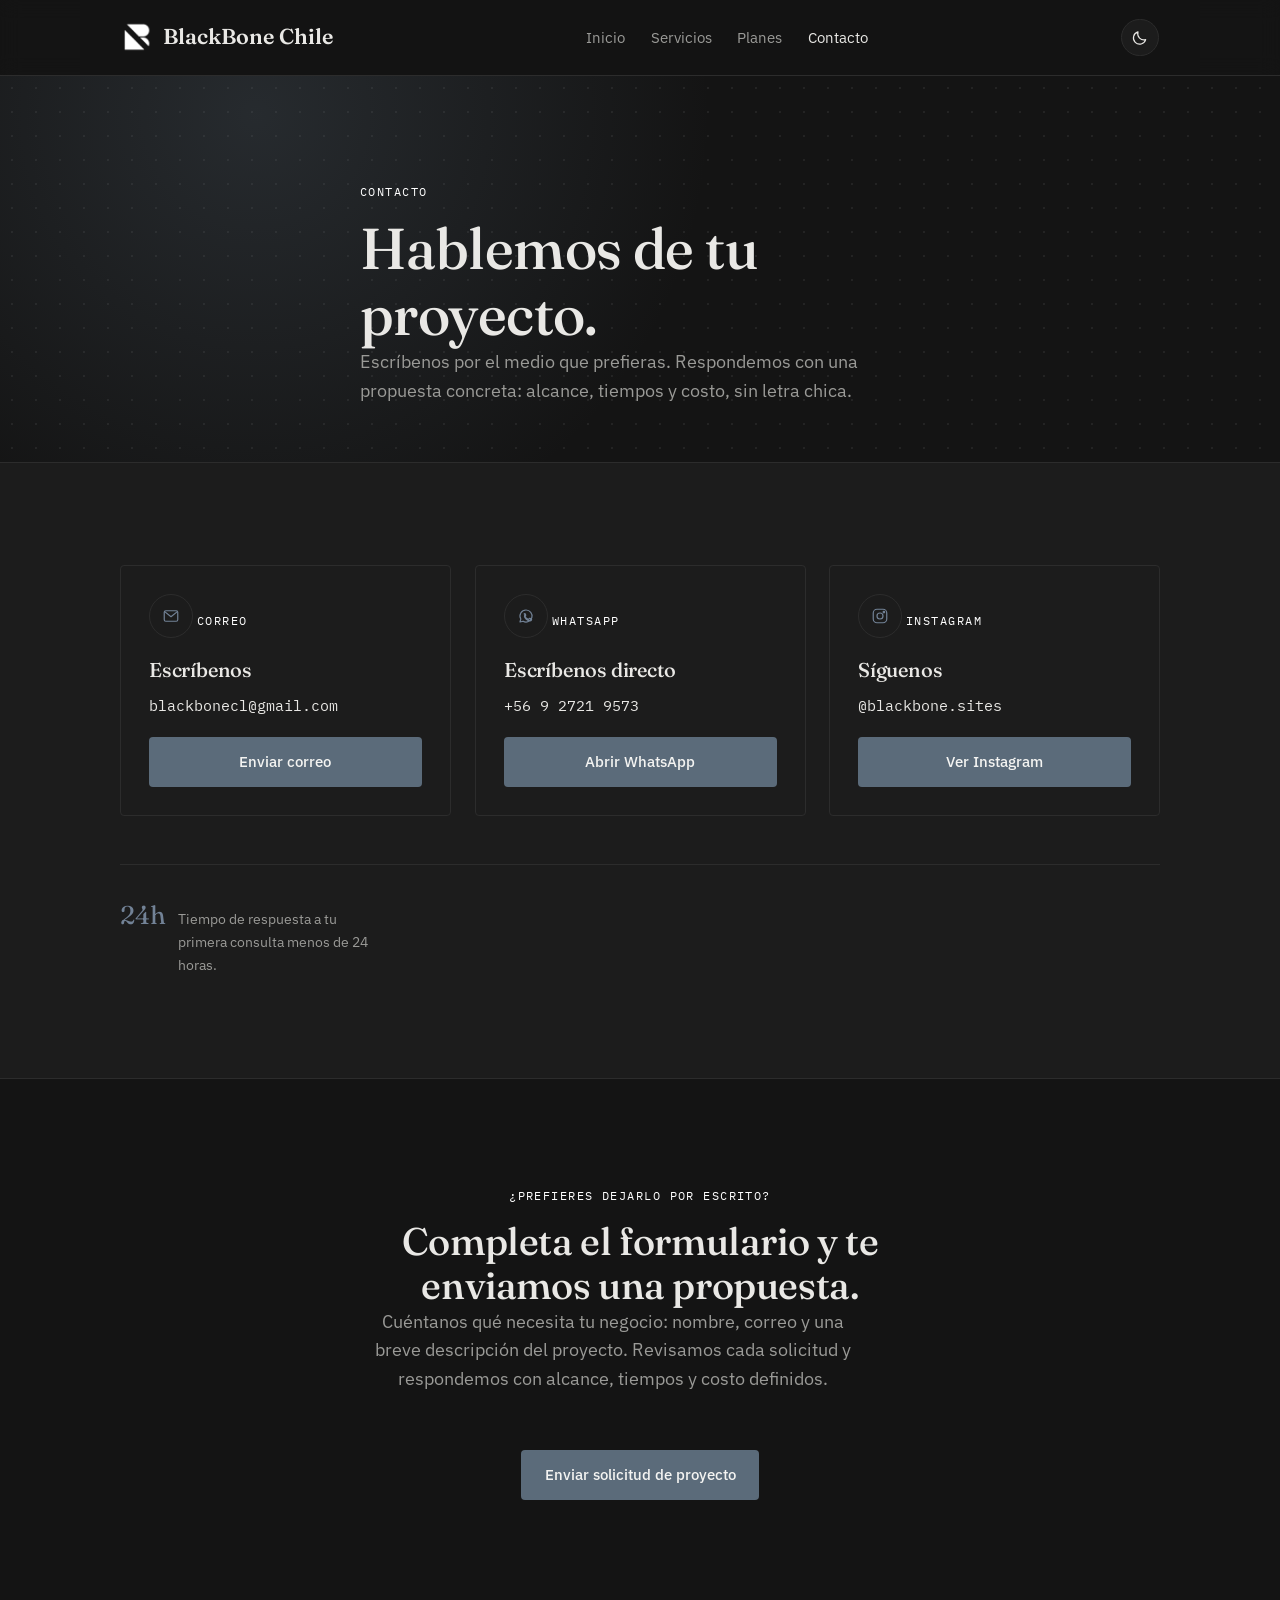
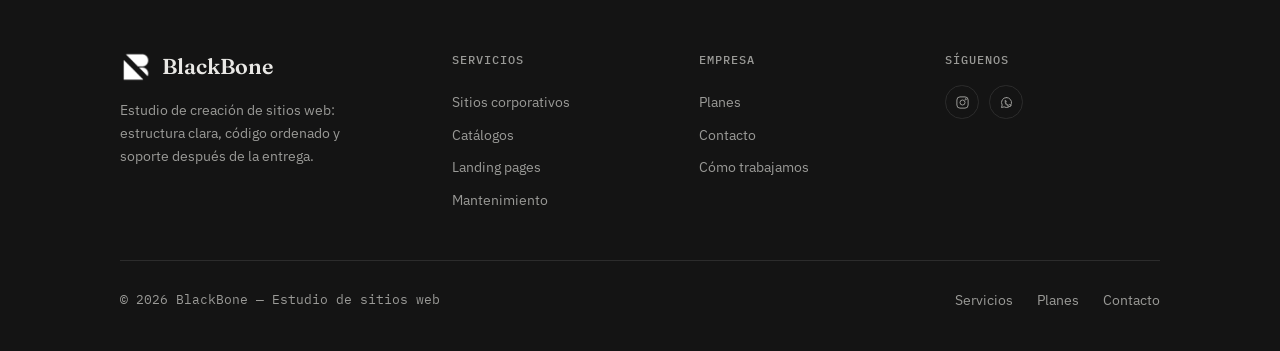
==== commit e14942df: "Add files via upload" ====
--- a/html/contacto.html
+++ b/html/contacto.html
@@ -22,7 +22,7 @@
       <ul class="nav-links" data-nav-links>
         <li><a href="../index.html">Inicio</a></li>
         <li><a href="servicios.html">Servicios</a></li>
-        <li><a href="planes.html">Planes y precios</a></li>
+        <li><a href="planes.html">Planes</a></li>
         <li><a href="contacto.html" aria-current="page">Contacto</a></li>
       </ul>
 
@@ -73,14 +73,14 @@
 
           <div class="card reveal">
             <span class="contact-card-icon" aria-hidden="true">
-              <svg viewBox="0 0 24 24" fill="none" stroke="currentColor" stroke-width="1.6"><path d="M20 12a8 8 0 1 1-3.7-6.7"/><path d="M20 12 12 12"/></svg>
+              <svg viewBox="0 0 24 24" fill="none" stroke="currentColor" stroke-width="1.6"><path d="M12 4a8 8 0 0 0-6.93 12.02L4 20l4.1-1.05A8 8 0 1 0 12 4Z" stroke-linecap="round" stroke-linejoin="round"/><path d="M9.5 9.2c.2-.5.5-.5.8-.5.2 0 .4 0 .6.4.2.4.7 1.6.7 1.7.1.1.1.3 0 .4-.1.2-.1.3-.3.4-.1.2-.3.3-.4.5-.1.1-.3.3-.1.6.2.3.8 1.3 1.7 2.1 1.2 1 2.1 1.3 2.5 1.5.3.1.5.1.6-.1.2-.2.7-.8.9-1 .2-.2.4-.2.6-.1.2.1 1.5.7 1.8.8.3.1.4.2.5.3.1.2.1.9-.2 1.3-.3.5-1.3.9-1.9.9-.5 0-1.1 0-2.6-.6-2.2-.9-3.7-3.1-3.8-3.3-.1-.2-.9-1.2-.9-2.3 0-1.1.6-1.6.8-1.9Z" stroke-linecap="round" stroke-linejoin="round"/></svg>
             </span>
             <span class="eyebrow">WhatsApp</span>
             <h3>Escríbenos directo</h3>
             
-            <span class="contact-value">+56 9 0000 0000</span>
+            <span class="contact-value">+56 9 2721 9573</span>
             
-            <a href="https://wa.me/56900000000" class="btn btn-primary" target="_blank" rel="noopener">Abrir WhatsApp</a>
+            <a href="https://wa.me/56927219573" class="btn btn-primary" target="_blank" rel="noopener">Abrir WhatsApp</a>
           </div>
 
           <div class="card reveal">
@@ -140,7 +140,7 @@
 
         <nav class="footer-col">
           <h4>Empresa</h4>
-          <a href="planes.html">Planes y precios</a>
+          <a href="planes.html">Planes</a>
           <a href="contacto.html">Contacto</a>
           <a href="../index.html#proceso">Cómo trabajamos</a>
         </nav>
@@ -152,8 +152,8 @@
             <a href="https://instagram.com/blackbone.chile" target="_blank" rel="noopener" aria-label="Instagram">
               <svg viewBox="0 0 24 24" fill="none" stroke="currentColor" stroke-width="1.6"><rect x="3" y="3" width="18" height="18" rx="5"/><circle cx="12" cy="12" r="4"/><circle cx="17.2" cy="6.8" r="1"/></svg>
             </a>
-            <a href="https://wa.me/56900000000" target="_blank" rel="noopener" aria-label="WhatsApp">
-              <svg viewBox="0 0 24 24" fill="none" stroke="currentColor" stroke-width="1.6"><path d="M20 12a8 8 0 1 1-3.7-6.7"/><path d="M20 12 12 12"/></svg>
+            <a href="https://wa.me/56927219573" target="_blank" rel="noopener" aria-label="WhatsApp">
+              <svg viewBox="0 0 24 24" fill="none" stroke="currentColor" stroke-width="1.6"><path d="M12 4a8 8 0 0 0-6.93 12.02L4 20l4.1-1.05A8 8 0 1 0 12 4Z" stroke-linecap="round" stroke-linejoin="round"/><path d="M9.5 9.2c.2-.5.5-.5.8-.5.2 0 .4 0 .6.4.2.4.7 1.6.7 1.7.1.1.1.3 0 .4-.1.2-.1.3-.3.4-.1.2-.3.3-.4.5-.1.1-.3.3-.1.6.2.3.8 1.3 1.7 2.1 1.2 1 2.1 1.3 2.5 1.5.3.1.5.1.6-.1.2-.2.7-.8.9-1 .2-.2.4-.2.6-.1.2.1 1.5.7 1.8.8.3.1.4.2.5.3.1.2.1.9-.2 1.3-.3.5-1.3.9-1.9.9-.5 0-1.1 0-2.6-.6-2.2-.9-3.7-3.1-3.8-3.3-.1-.2-.9-1.2-.9-2.3 0-1.1.6-1.6.8-1.9Z" stroke-linecap="round" stroke-linejoin="round"/></svg>
             </a>
           </div>
         </div>
@@ -163,7 +163,7 @@
         <span class="footer-note">© 2026 BlackBone — Estudio de sitios web</span>
         <nav class="footer-links">
           <a href="servicios.html">Servicios</a>
-          <a href="planes.html">Planes y precios</a>
+          <a href="planes.html">Planes</a>
           <a href="contacto.html">Contacto</a>
         </nav>
       </div>
--- a/css/styles.css
+++ b/css/styles.css
@@ -541,17 +541,43 @@
   border: 1px solid var(--border);
   border-radius: var(--radius);
   padding: 1.75rem;
-  transition: transform 0.2s ease, box-shadow 0.2s ease, border-color 0.2s ease;
+  position: relative;
+  z-index: 1;
+  transform: scale(var(--card-scale, 1));
+  transition: transform 0.45s cubic-bezier(0.22, 1, 0.36, 1),
+              box-shadow 0.45s cubic-bezier(0.22, 1, 0.36, 1),
+              border-color 0.3s ease;
   will-change: transform;
 }
 
-.card {
-  transform: perspective(800px) rotateX(var(--tilt-x, 0deg)) rotateY(var(--tilt-y, 0deg));
-}
-
 .card:hover {
+  --card-scale: 1.03;
+  z-index: 2;
   border-color: color-mix(in srgb, var(--accent) 60%, var(--border));
-  box-shadow: var(--shadow);
+  box-shadow:
+    0 8px 20px rgba(0, 0, 0, 0.28),
+    0 25px 55px -10px rgba(0, 0, 0, 0.35);
+}
+
+[data-theme="light"] .card:hover {
+  box-shadow:
+    0 8px 20px rgba(20, 20, 20, 0.1),
+    0 25px 55px -10px rgba(20, 20, 20, 0.18);
+}
+
+/* .card siempre viene junto con .reveal en el HTML; esta regla combinada
+   asegura que el translateY de la animación de entrada y el scale del
+   hover convivan en el mismo transform, en vez de pisarse entre sí. */
+.card.reveal {
+  transform: translateY(var(--reveal-shift, 0)) scale(var(--card-scale, 1));
+  transition: opacity 0.5s ease,
+              transform 0.45s cubic-bezier(0.22, 1, 0.36, 1),
+              box-shadow 0.45s cubic-bezier(0.22, 1, 0.36, 1),
+              border-color 0.3s ease;
+}
+
+.plans-grid {
+  grid-template-columns: repeat(auto-fit, minmax(380px, 1fr));
 }
 
 .plans-grid .card {
@@ -645,20 +671,21 @@
 }
 
 .reveal {
+  --reveal-shift: 16px;
   opacity: 0;
-  transform: translateY(16px);
+  transform: translateY(var(--reveal-shift));
   transition: opacity 0.5s ease, transform 0.5s ease;
 }
 
 .reveal.is-visible {
+  --reveal-shift: 0px;
   opacity: 1;
-  transform: translateY(0);
 }
 
 @media (prefers-reduced-motion: reduce) {
   .reveal {
+    --reveal-shift: 0px;
     opacity: 1;
-    transform: none;
     transition: none;
   }
 }
@@ -1345,4 +1372,4 @@
   .footer-columns {
     grid-template-columns: 1fr;
   }
-}
+}
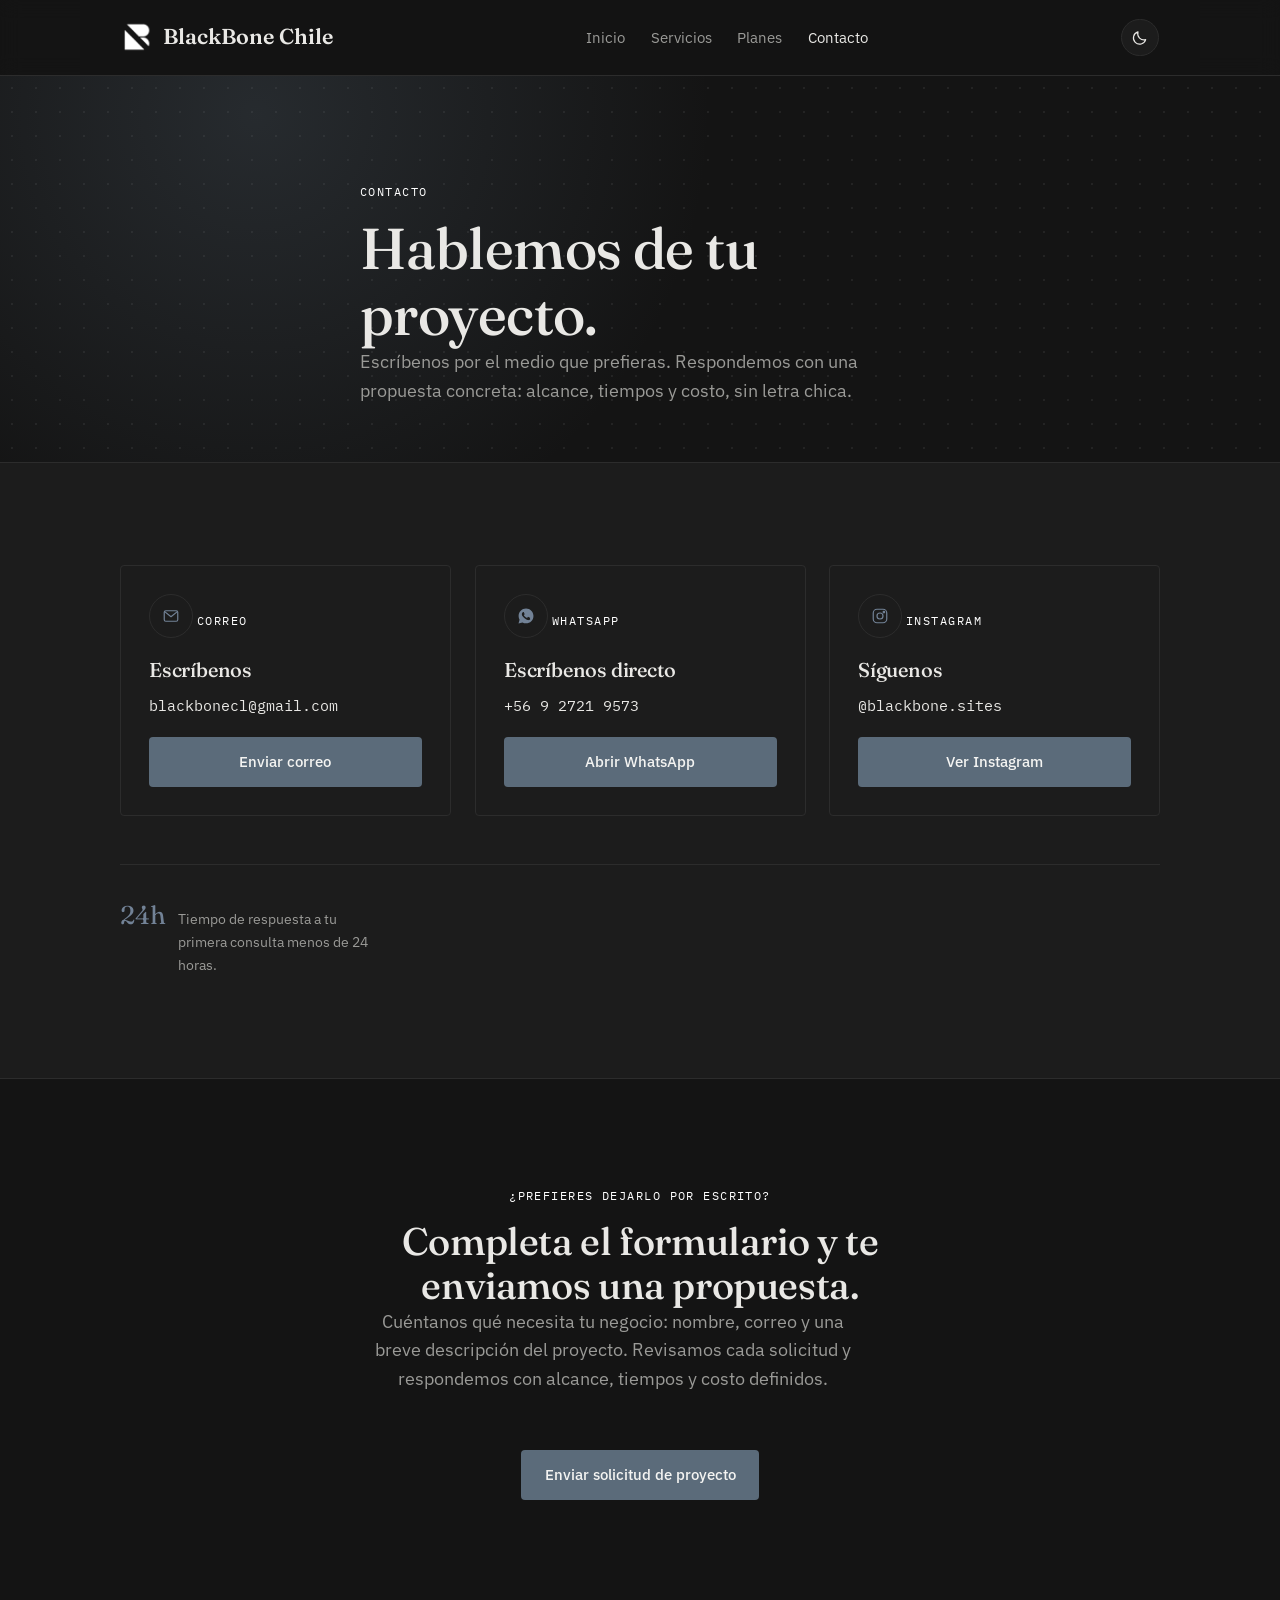
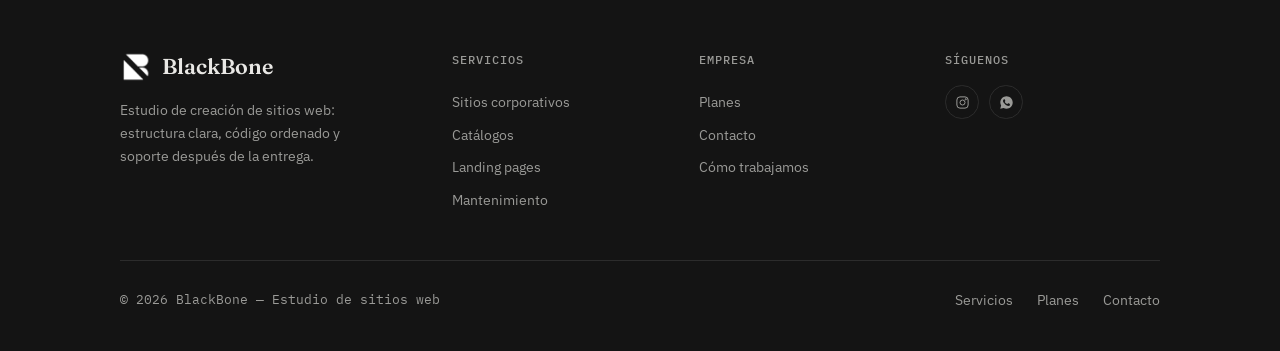
==== commit 56b179c2: "Add files via upload" ====
--- a/html/contacto.html
+++ b/html/contacto.html
@@ -73,14 +73,14 @@
 
           <div class="card reveal">
             <span class="contact-card-icon" aria-hidden="true">
-              <svg viewBox="0 0 24 24" fill="none" stroke="currentColor" stroke-width="1.6"><path d="M12 4a8 8 0 0 0-6.93 12.02L4 20l4.1-1.05A8 8 0 1 0 12 4Z" stroke-linecap="round" stroke-linejoin="round"/><path d="M9.5 9.2c.2-.5.5-.5.8-.5.2 0 .4 0 .6.4.2.4.7 1.6.7 1.7.1.1.1.3 0 .4-.1.2-.1.3-.3.4-.1.2-.3.3-.4.5-.1.1-.3.3-.1.6.2.3.8 1.3 1.7 2.1 1.2 1 2.1 1.3 2.5 1.5.3.1.5.1.6-.1.2-.2.7-.8.9-1 .2-.2.4-.2.6-.1.2.1 1.5.7 1.8.8.3.1.4.2.5.3.1.2.1.9-.2 1.3-.3.5-1.3.9-1.9.9-.5 0-1.1 0-2.6-.6-2.2-.9-3.7-3.1-3.8-3.3-.1-.2-.9-1.2-.9-2.3 0-1.1.6-1.6.8-1.9Z" stroke-linecap="round" stroke-linejoin="round"/></svg>
+              <svg viewBox="0 0 24 24" fill="currentColor" stroke="none"><path d="M12.04 2C6.58 2 2.13 6.45 2.13 11.91c0 1.77.46 3.45 1.28 4.94L2 22l5.29-1.39a9.9 9.9 0 0 0 4.75 1.21h.004c5.46 0 9.91-4.45 9.91-9.91C21.98 6.45 17.5 2 12.04 2Zm5.8 14.09c-.24.68-1.4 1.32-1.94 1.4-.5.08-1.11.11-1.79-.11a16.3 16.3 0 0 1-1.62-.6c-2.85-1.23-4.71-4.12-4.85-4.31-.14-.19-1.16-1.54-1.16-2.94 0-1.4.73-2.08 1-2.36.24-.28.53-.35.7-.35h.5c.16 0 .38-.06.6.46s.73 1.79.8 1.92c.07.14.11.3.02.48-.09.19-.14.3-.28.46-.14.16-.29.36-.42.48-.14.14-.28.29-.12.57.16.28.71 1.17 1.52 1.9 1.05.94 1.93 1.23 2.21 1.37.28.14.44.12.6-.07.16-.19.68-.79.86-1.06.18-.28.35-.23.6-.14s1.57.74 1.84.88c.27.14.45.2.51.32.07.12.07.66-.17 1.4Z"/></svg>
             </span>
             <span class="eyebrow">WhatsApp</span>
             <h3>Escríbenos directo</h3>
             
             <span class="contact-value">+56 9 2721 9573</span>
             
-            <a href="https://wa.me/56927219573" class="btn btn-primary" target="_blank" rel="noopener">Abrir WhatsApp</a>
+            <a href="https://api.whatsapp.com/send?phone=56927219573&text=Hola!%20%F0%9F%91%8B%2C%20quisiera%20cotizar%20una%20p%C3%A1gina%20para%20mi%20negocio!" class="btn btn-primary" target="_blank" rel="noopener">Abrir WhatsApp</a>
           </div>
 
           <div class="card reveal">
@@ -152,8 +152,8 @@
             <a href="https://instagram.com/blackbone.chile" target="_blank" rel="noopener" aria-label="Instagram">
               <svg viewBox="0 0 24 24" fill="none" stroke="currentColor" stroke-width="1.6"><rect x="3" y="3" width="18" height="18" rx="5"/><circle cx="12" cy="12" r="4"/><circle cx="17.2" cy="6.8" r="1"/></svg>
             </a>
-            <a href="https://wa.me/56927219573" target="_blank" rel="noopener" aria-label="WhatsApp">
-              <svg viewBox="0 0 24 24" fill="none" stroke="currentColor" stroke-width="1.6"><path d="M12 4a8 8 0 0 0-6.93 12.02L4 20l4.1-1.05A8 8 0 1 0 12 4Z" stroke-linecap="round" stroke-linejoin="round"/><path d="M9.5 9.2c.2-.5.5-.5.8-.5.2 0 .4 0 .6.4.2.4.7 1.6.7 1.7.1.1.1.3 0 .4-.1.2-.1.3-.3.4-.1.2-.3.3-.4.5-.1.1-.3.3-.1.6.2.3.8 1.3 1.7 2.1 1.2 1 2.1 1.3 2.5 1.5.3.1.5.1.6-.1.2-.2.7-.8.9-1 .2-.2.4-.2.6-.1.2.1 1.5.7 1.8.8.3.1.4.2.5.3.1.2.1.9-.2 1.3-.3.5-1.3.9-1.9.9-.5 0-1.1 0-2.6-.6-2.2-.9-3.7-3.1-3.8-3.3-.1-.2-.9-1.2-.9-2.3 0-1.1.6-1.6.8-1.9Z" stroke-linecap="round" stroke-linejoin="round"/></svg>
+            <a href="https://api.whatsapp.com/send?phone=56927219573&text=Hola!%20%F0%9F%91%8B%2C%20quisiera%20cotizar%20una%20p%C3%A1gina%20para%20mi%20negocio!" target="_blank" rel="noopener" aria-label="WhatsApp">
+              <svg viewBox="0 0 24 24" fill="currentColor" stroke="none"><path d="M12.04 2C6.58 2 2.13 6.45 2.13 11.91c0 1.77.46 3.45 1.28 4.94L2 22l5.29-1.39a9.9 9.9 0 0 0 4.75 1.21h.004c5.46 0 9.91-4.45 9.91-9.91C21.98 6.45 17.5 2 12.04 2Zm5.8 14.09c-.24.68-1.4 1.32-1.94 1.4-.5.08-1.11.11-1.79-.11a16.3 16.3 0 0 1-1.62-.6c-2.85-1.23-4.71-4.12-4.85-4.31-.14-.19-1.16-1.54-1.16-2.94 0-1.4.73-2.08 1-2.36.24-.28.53-.35.7-.35h.5c.16 0 .38-.06.6.46s.73 1.79.8 1.92c.07.14.11.3.02.48-.09.19-.14.3-.28.46-.14.16-.29.36-.42.48-.14.14-.28.29-.12.57.16.28.71 1.17 1.52 1.9 1.05.94 1.93 1.23 2.21 1.37.28.14.44.12.6-.07.16-.19.68-.79.86-1.06.18-.28.35-.23.6-.14s1.57.74 1.84.88c.27.14.45.2.51.32.07.12.07.66-.17 1.4Z"/></svg>
             </a>
           </div>
         </div>
@@ -172,4 +172,4 @@
 
   <script src="../js/script.js"></script>
 </body>
-</html>
+</html>
--- a/css/styles.css
+++ b/css/styles.css
@@ -577,11 +577,32 @@
 }
 
 .plans-grid {
-  grid-template-columns: repeat(auto-fit, minmax(380px, 1fr));
+  grid-template-columns: repeat(auto-fit, minmax(min(380px, 100%), 1fr));
 }
 
 .plans-grid .card {
   padding-inline: 2.25rem;
+}
+
+@media (max-width: 480px) {
+  .plans-grid .card {
+    padding-inline: 1.5rem;
+  }
+}
+
+.plan-price {
+  font-family: var(--font-display);
+  font-size: 1.6rem;
+  color: var(--accent-strong);
+  margin: 0.25rem 0 1.25rem;
+}
+
+.plan-price .plan-price-note {
+  display: block;
+  font-family: var(--font-body);
+  font-size: 0.8rem;
+  color: var(--text-muted);
+  margin-top: 0.3rem;
 }
 
 .card .eyebrow {
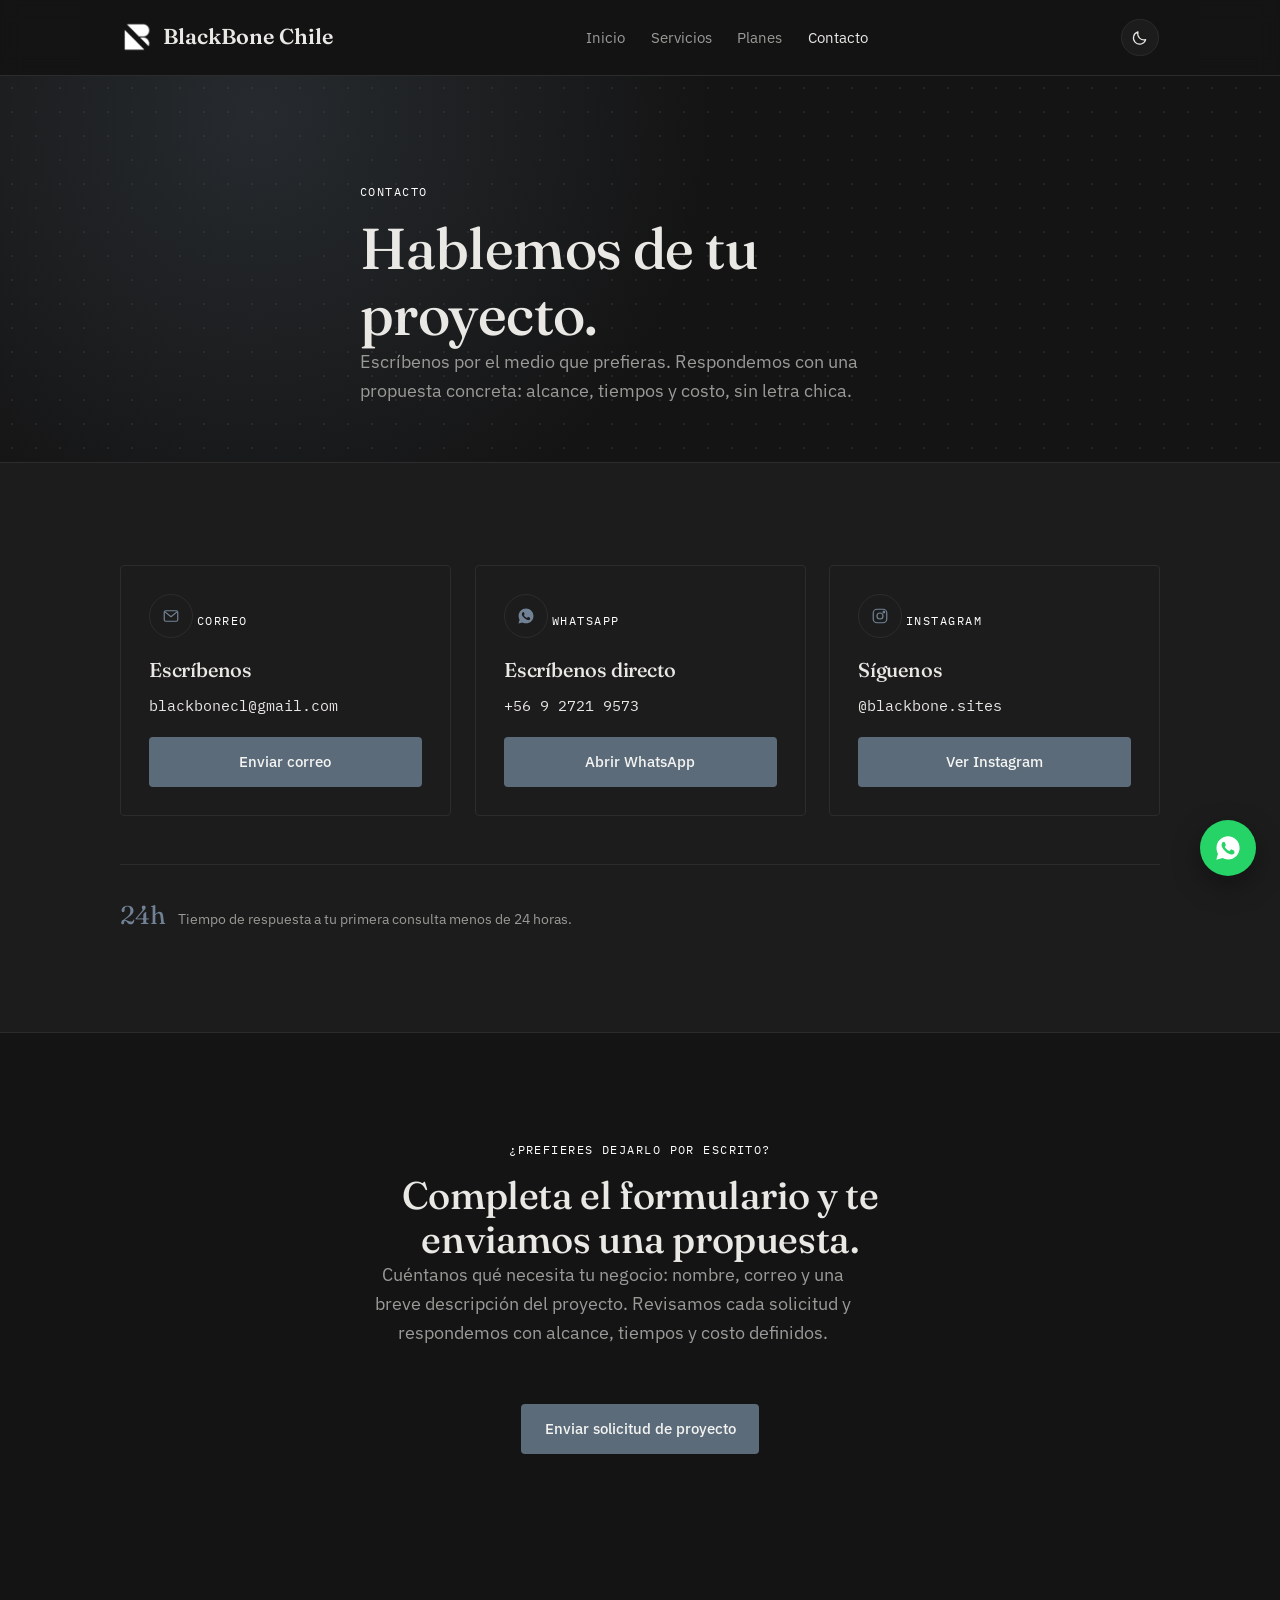
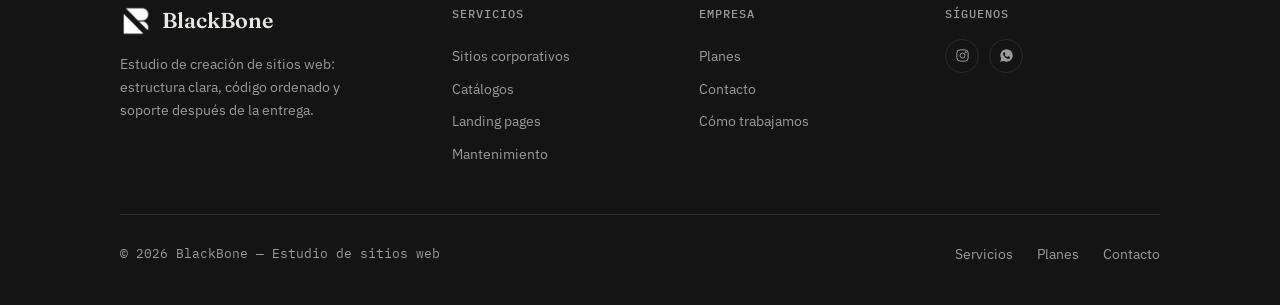
==== commit 3037d869: "Add files via upload" ====
--- a/html/contacto.html
+++ b/html/contacto.html
@@ -80,7 +80,7 @@
             
             <span class="contact-value">+56 9 2721 9573</span>
             
-            <a href="https://api.whatsapp.com/send?phone=56927219573&text=Hola!%20%F0%9F%91%8B%2C%20quisiera%20cotizar%20una%20p%C3%A1gina%20para%20mi%20negocio!" class="btn btn-primary" target="_blank" rel="noopener">Abrir WhatsApp</a>
+            <a href="https://wa.me/56927219573?text=Hola%21%20quisiera%20cotizar%20una%20p%C3%A1gina%20para%20mi%20negocio%21" class="btn btn-primary" target="_blank" rel="noopener">Abrir WhatsApp</a>
           </div>
 
           <div class="card reveal">
@@ -152,7 +152,7 @@
             <a href="https://instagram.com/blackbone.chile" target="_blank" rel="noopener" aria-label="Instagram">
               <svg viewBox="0 0 24 24" fill="none" stroke="currentColor" stroke-width="1.6"><rect x="3" y="3" width="18" height="18" rx="5"/><circle cx="12" cy="12" r="4"/><circle cx="17.2" cy="6.8" r="1"/></svg>
             </a>
-            <a href="https://api.whatsapp.com/send?phone=56927219573&text=Hola!%20%F0%9F%91%8B%2C%20quisiera%20cotizar%20una%20p%C3%A1gina%20para%20mi%20negocio!" target="_blank" rel="noopener" aria-label="WhatsApp">
+            <a href="https://wa.me/56927219573?text=Hola%21%20quisiera%20cotizar%20una%20p%C3%A1gina%20para%20mi%20negocio%21" target="_blank" rel="noopener" aria-label="WhatsApp">
               <svg viewBox="0 0 24 24" fill="currentColor" stroke="none"><path d="M12.04 2C6.58 2 2.13 6.45 2.13 11.91c0 1.77.46 3.45 1.28 4.94L2 22l5.29-1.39a9.9 9.9 0 0 0 4.75 1.21h.004c5.46 0 9.91-4.45 9.91-9.91C21.98 6.45 17.5 2 12.04 2Zm5.8 14.09c-.24.68-1.4 1.32-1.94 1.4-.5.08-1.11.11-1.79-.11a16.3 16.3 0 0 1-1.62-.6c-2.85-1.23-4.71-4.12-4.85-4.31-.14-.19-1.16-1.54-1.16-2.94 0-1.4.73-2.08 1-2.36.24-.28.53-.35.7-.35h.5c.16 0 .38-.06.6.46s.73 1.79.8 1.92c.07.14.11.3.02.48-.09.19-.14.3-.28.46-.14.16-.29.36-.42.48-.14.14-.28.29-.12.57.16.28.71 1.17 1.52 1.9 1.05.94 1.93 1.23 2.21 1.37.28.14.44.12.6-.07.16-.19.68-.79.86-1.06.18-.28.35-.23.6-.14s1.57.74 1.84.88c.27.14.45.2.51.32.07.12.07.66-.17 1.4Z"/></svg>
             </a>
           </div>
@@ -171,5 +171,8 @@
   </footer>
 
   <script src="../js/script.js"></script>
+  <a href="https://wa.me/56927219573?text=Hola%21%20quisiera%20cotizar%20una%20p%C3%A1gina%20para%20mi%20negocio%21" class="whatsapp-float" target="_blank" rel="noopener" aria-label="Escríbenos por WhatsApp">
+    <svg viewBox="0 0 24 24" fill="currentColor" stroke="none"><path d="M12.04 2C6.58 2 2.13 6.45 2.13 11.91c0 1.77.46 3.45 1.28 4.94L2 22l5.29-1.39a9.9 9.9 0 0 0 4.75 1.21h.004c5.46 0 9.91-4.45 9.91-9.91C21.98 6.45 17.5 2 12.04 2Zm5.8 14.09c-.24.68-1.4 1.32-1.94 1.4-.5.08-1.11.11-1.79-.11a16.3 16.3 0 0 1-1.62-.6c-2.85-1.23-4.71-4.12-4.85-4.31-.14-.19-1.16-1.54-1.16-2.94 0-1.4.73-2.08 1-2.36.24-.28.53-.35.7-.35h.5c.16 0 .38-.06.6.46s.73 1.79.8 1.92c.07.14.11.3.02.48-.09.19-.14.3-.28.46-.14.16-.29.36-.42.48-.14.14-.28.29-.12.57.16.28.71 1.17 1.52 1.9 1.05.94 1.93 1.23 2.21 1.37.28.14.44.12.6-.07.16-.19.68-.79.86-1.06.18-.28.35-.23.6-.14s1.57.74 1.84.88c.27.14.45.2.51.32.07.12.07.66-.17 1.4Z"/></svg>
+  </a>
 </body>
 </html>
--- a/css/styles.css
+++ b/css/styles.css
@@ -576,45 +576,203 @@
               border-color 0.3s ease;
 }
 
+.plans-container {
+  max-width: 1360px;
+  padding-inline: clamp(1.5rem, 6vw, 4rem);
+}
+
 .plans-grid {
-  grid-template-columns: repeat(auto-fit, minmax(min(380px, 100%), 1fr));
-}
-
-.plans-grid .card {
-  padding-inline: 2.25rem;
+  grid-template-columns: 1fr;
+  row-gap: 2.25rem;
+}
+
+@media (min-width: 640px) {
+  .plans-grid {
+    grid-template-columns: repeat(2, 1fr);
+  }
+}
+
+@media (min-width: 1000px) {
+  .plans-grid {
+    grid-template-columns: repeat(4, 1fr);
+  }
+}
+
+/* La tarjeta de Mantenimiento (5ta) siempre queda centrada,
+   sea cual sea la cantidad de columnas visibles. */
+.plans-grid .card:last-child {
+  grid-column: 1 / -1;
+  justify-self: center;
+  width: 100%;
+}
+
+@media (min-width: 640px) {
+  .plans-grid .card:last-child {
+    max-width: calc(50% - 0.9375rem);
+  }
+}
+
+@media (min-width: 1000px) {
+  .plans-grid .card:last-child {
+    max-width: calc(25% - 1.40625rem);
+  }
+}
+
+.plan-card {
+  background: var(--surface-alt);
+  border: 1px solid var(--border);
+  color: var(--text);
+  border-radius: 22px;
+  padding: 2.25rem 1.75rem 1.75rem;
+  display: flex;
+  flex-direction: column;
+  height: 100%;
+  text-align: center;
+  overflow: hidden;
+  position: relative;
+}
+
+.plan-card::before {
+  content: "";
+  position: absolute;
+  inset: 0;
+  background: radial-gradient(circle at 20% 0%, color-mix(in srgb, var(--accent) 16%, transparent), transparent 55%);
+  pointer-events: none;
 }
 
 @media (max-width: 480px) {
-  .plans-grid .card {
-    padding-inline: 1.5rem;
-  }
+  .plan-card {
+    padding: 2rem 1.5rem 1.5rem;
+  }
+}
+
+.plan-icon {
+  width: 3.5rem;
+  height: 3.5rem;
+  margin: 0 auto 1.1rem;
+  border-radius: 50%;
+  background: linear-gradient(160deg, var(--accent), var(--accent-strong));
+  display: flex;
+  align-items: center;
+  justify-content: center;
+  box-shadow: 0 8px 20px rgba(0,0,0,0.25);
+}
+
+.plan-card h3 {
+  font-size: 1.2rem;
+  margin-bottom: 0;
+}
+
+.plan-icon svg {
+  width: 22px;
+  height: 22px;
+  color: var(--accent-contrast);
+}
+
+.plan-price-block {
+  margin: 1.1rem 0 1.4rem;
+  padding-bottom: 1.4rem;
+  border-bottom: 1px solid var(--border);
+}
+
+.plan-price-label {
+  display: block;
+  font-family: var(--font-mono);
+  font-size: 0.7rem;
+  letter-spacing: 0.14em;
+  text-transform: uppercase;
+  color: var(--text-muted);
+  margin-bottom: 0.3rem;
 }
 
 .plan-price {
   font-family: var(--font-display);
-  font-size: 1.6rem;
+  font-size: 2rem;
+  font-weight: 600;
+  line-height: 1.1;
   color: var(--accent-strong);
-  margin: 0.25rem 0 1.25rem;
+  margin: 0;
 }
 
 .plan-price .plan-price-note {
   display: block;
   font-family: var(--font-body);
-  font-size: 0.8rem;
+  font-size: 0.75rem;
+  font-weight: 400;
   color: var(--text-muted);
-  margin-top: 0.3rem;
-}
-
-.card .eyebrow {
-  margin-bottom: 1.25rem;
-}
-
-.card h3 {
+  margin-top: 0.4rem;
+}
+
+.plan-body {
+  flex: 1;
+  text-align: left;
+}
+
+.plan-group-label {
+  display: block;
+  font-family: var(--font-mono);
+  font-size: 0.7rem;
+  letter-spacing: 0.1em;
+  text-transform: uppercase;
+  color: var(--text-muted);
   margin-bottom: 0.6rem;
 }
 
-.card p {
-  font-size: 0.95rem;
+.plan-features {
+  list-style: none;
+  margin: 0 0 1.35rem;
+  display: flex;
+  flex-direction: column;
+  gap: 0.5rem;
+}
+
+.plan-features li {
+  position: relative;
+  padding-left: 1.4rem;
+  font-size: 0.88rem;
+  line-height: 1.4;
+  color: var(--text);
+}
+
+.plan-features li::before {
+  content: "✓";
+  position: absolute;
+  left: 0;
+  top: 0;
+  font-weight: 600;
+  color: var(--accent-strong);
+}
+
+.plan-perk {
+  font-family: var(--font-mono);
+  font-size: 0.75rem;
+  letter-spacing: 0.02em;
+  color: var(--text-muted);
+  margin-bottom: 1.1rem;
+  text-align: center;
+}
+
+.btn-plan {
+  display: inline-flex;
+  align-items: center;
+  justify-content: center;
+  width: 100%;
+  margin-top: auto;
+  background: linear-gradient(160deg, var(--accent), var(--accent-strong));
+  color: var(--accent-contrast);
+  border: none;
+  border-radius: 999px;
+  padding: 0.8rem 1.25rem;
+  font-family: var(--font-body);
+  font-weight: 600;
+  font-size: 0.92rem;
+  text-decoration: none;
+  transition: transform 0.25s ease, box-shadow 0.25s ease, background-color 0.25s ease;
+}
+
+.btn-plan:hover {
+  transform: translateY(-2px);
+  box-shadow: 0 10px 24px rgba(0,0,0,0.28);
 }
 
 .service-list {
@@ -867,6 +1025,47 @@
   justify-content: center;
 }
 
+.whatsapp-float {
+  position: fixed;
+  right: 1.5rem;
+  bottom: 1.5rem;
+  width: 3.5rem;
+  height: 3.5rem;
+  border-radius: 50%;
+  background: #25D366;
+  color: #ffffff;
+  display: flex;
+  align-items: center;
+  justify-content: center;
+  box-shadow: 0 10px 28px rgba(0, 0, 0, 0.35);
+  z-index: 999;
+  transition: transform 0.25s ease, box-shadow 0.25s ease;
+}
+
+.whatsapp-float:hover {
+  transform: translateY(-3px) scale(1.05);
+  box-shadow: 0 14px 32px rgba(0, 0, 0, 0.4);
+}
+
+.whatsapp-float svg {
+  width: 28px;
+  height: 28px;
+}
+
+@media (max-width: 480px) {
+  .whatsapp-float {
+    right: 1rem;
+    bottom: 1rem;
+    width: 3.25rem;
+    height: 3.25rem;
+  }
+
+  .whatsapp-float svg {
+    width: 25px;
+    height: 25px;
+  }
+}
+
 .contact-note {
   display: flex;
   align-items: baseline;
@@ -878,6 +1077,12 @@
 
 .contact-note .stat-number {
   font-size: 1.6rem;
+  flex-shrink: 0;
+}
+
+.contact-note .stat-label {
+  max-width: none;
+  flex: 1;
 }
 
 .process-list {
